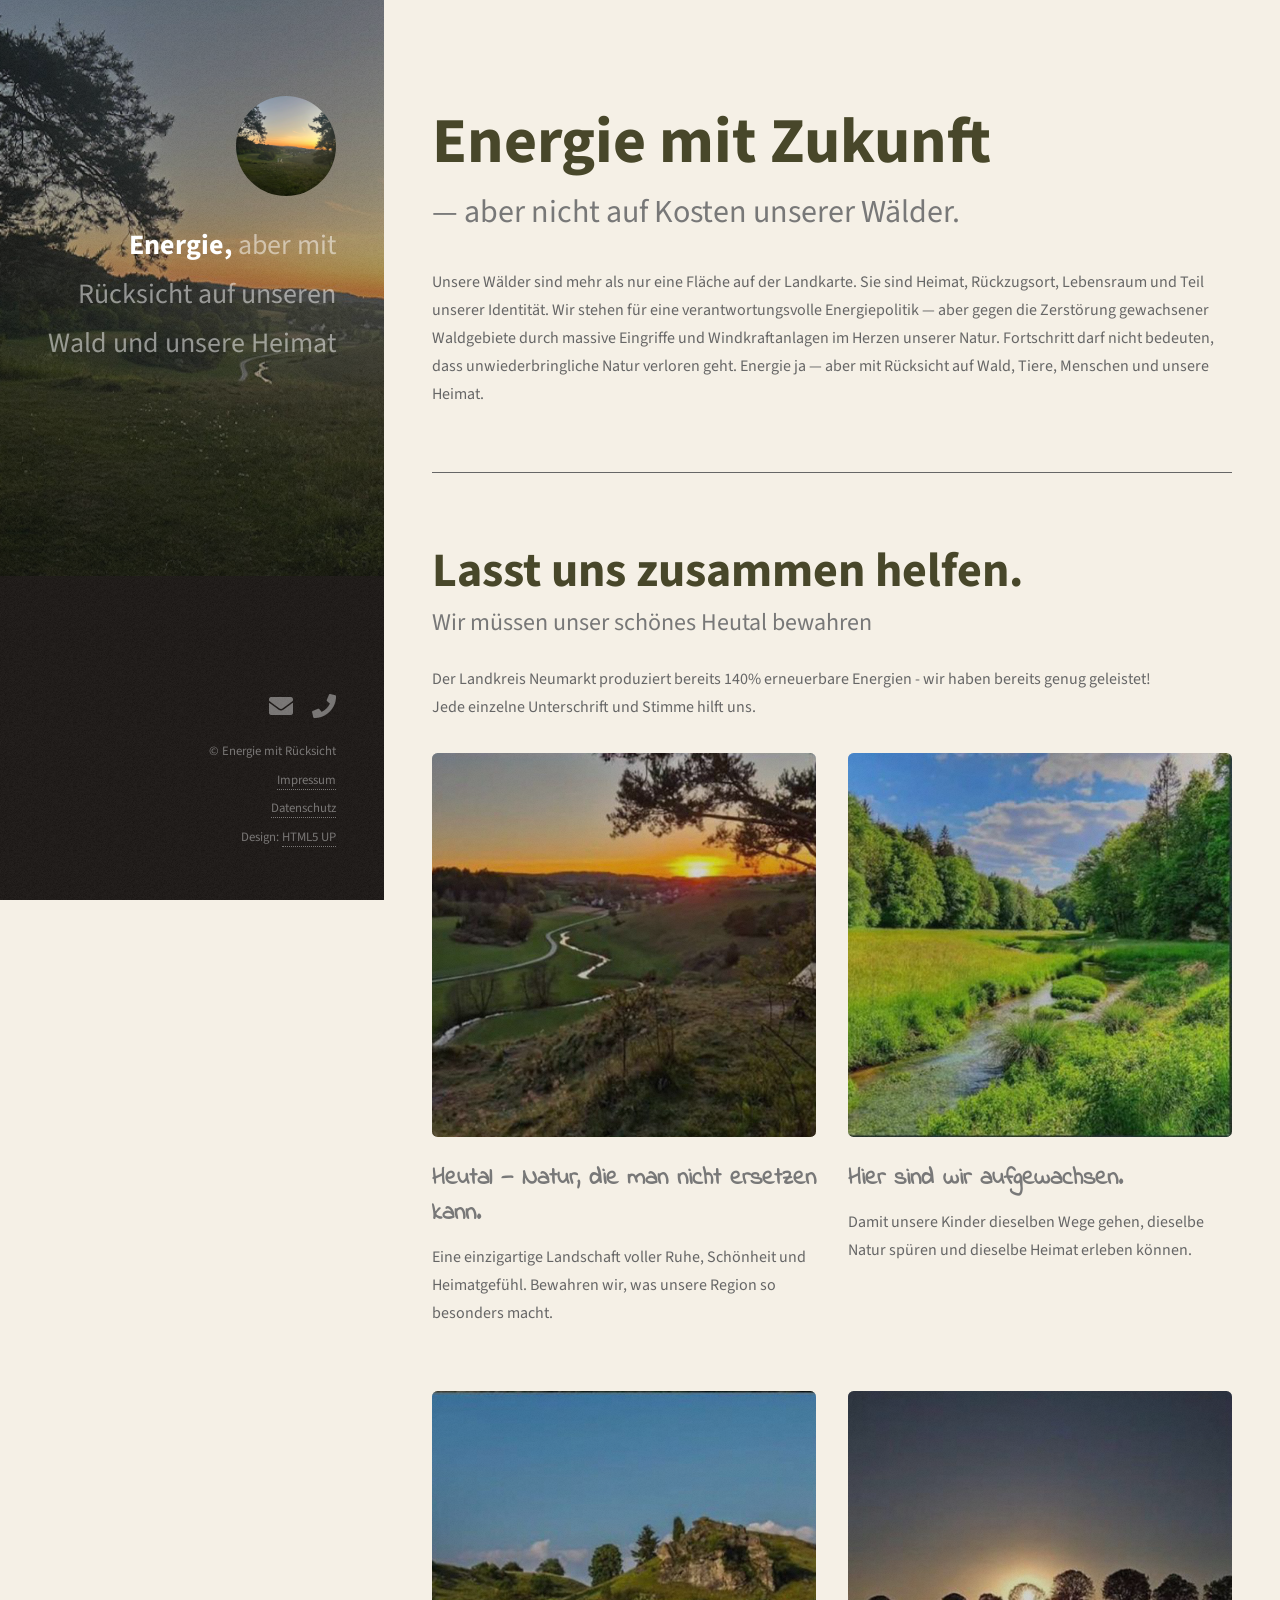
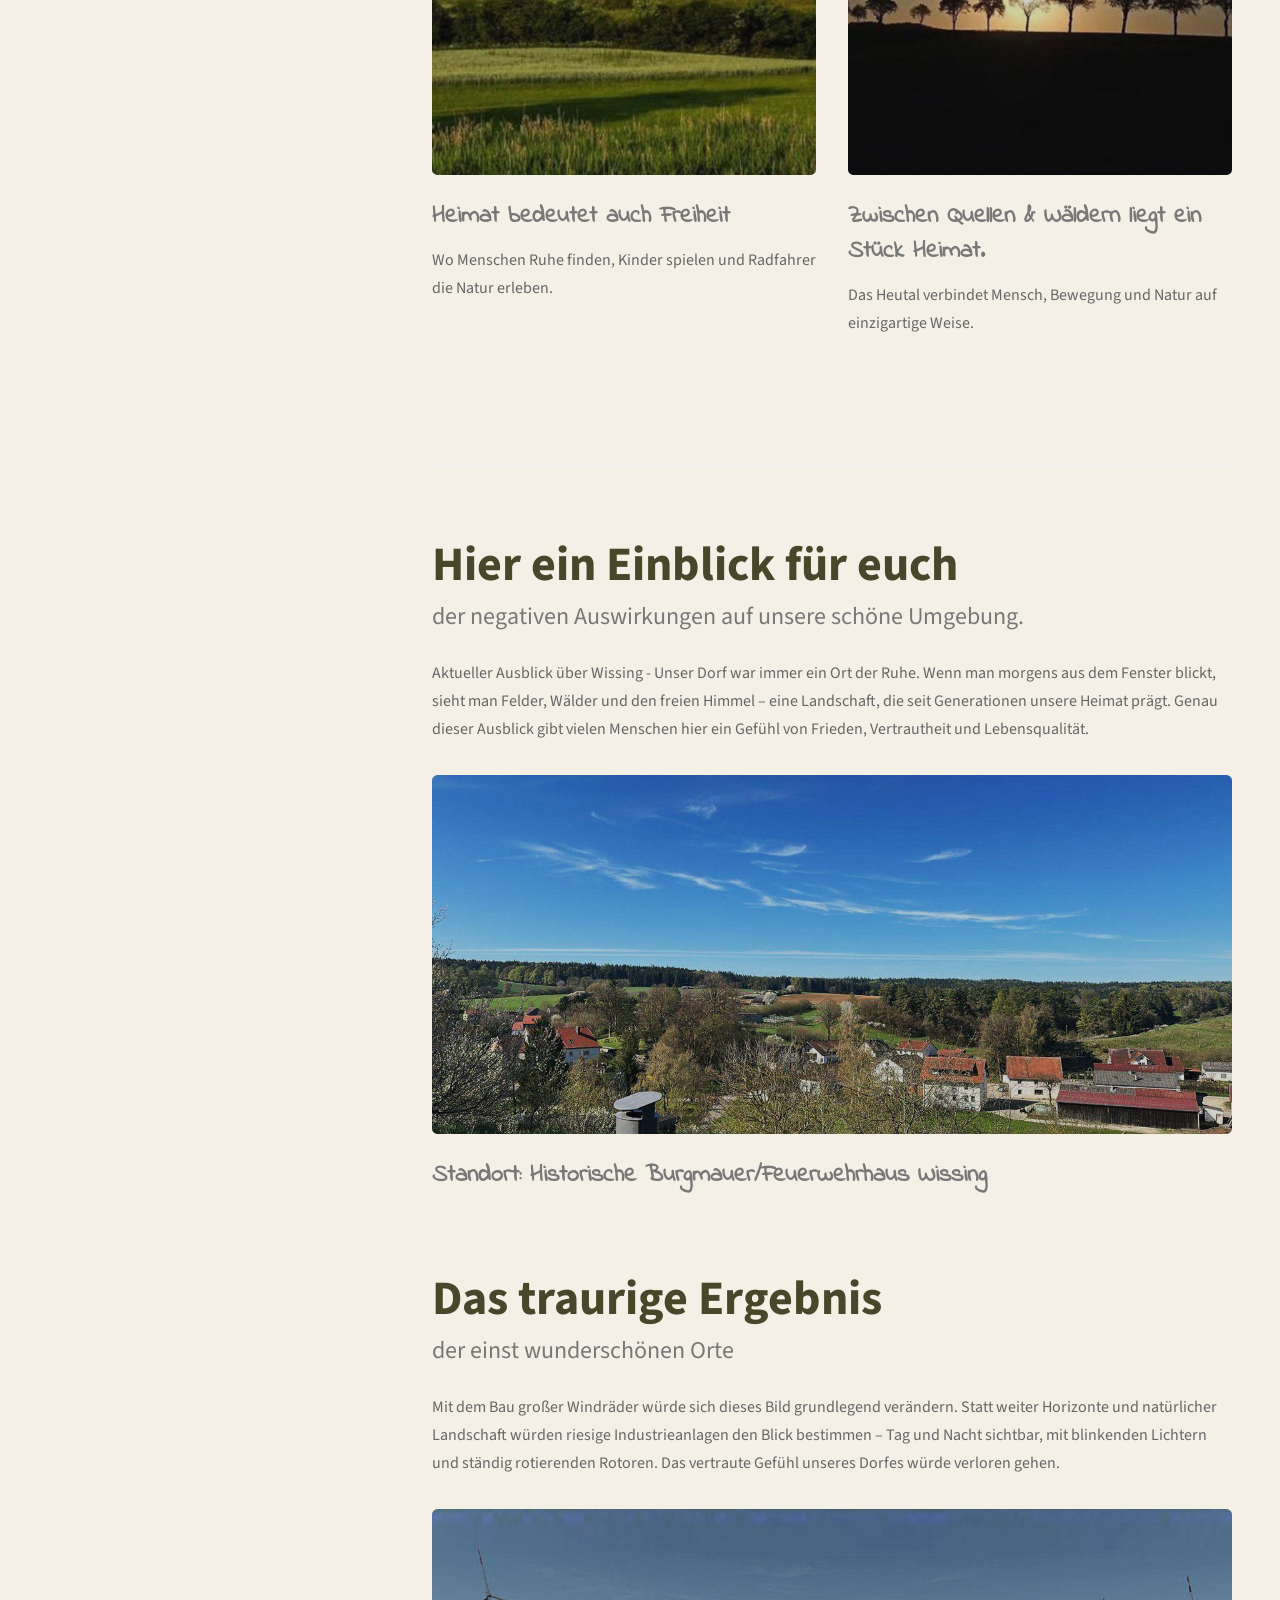
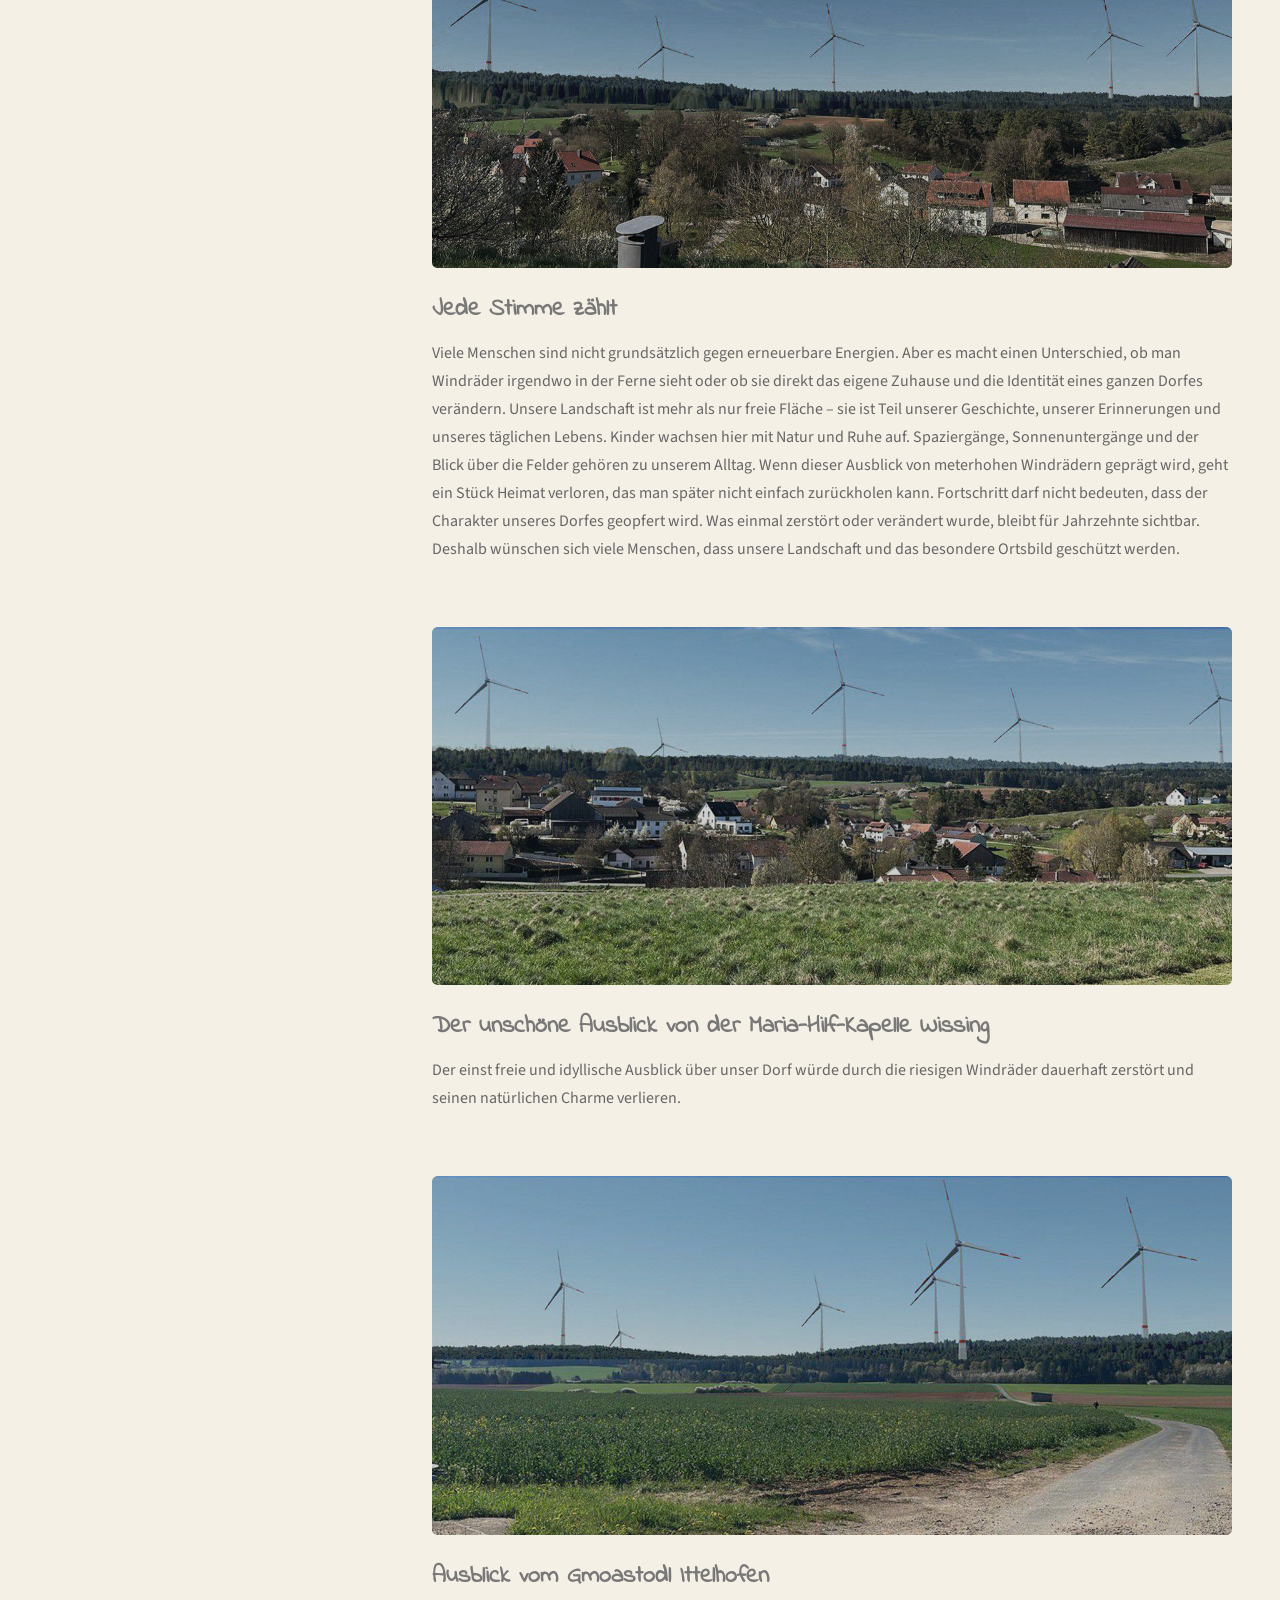
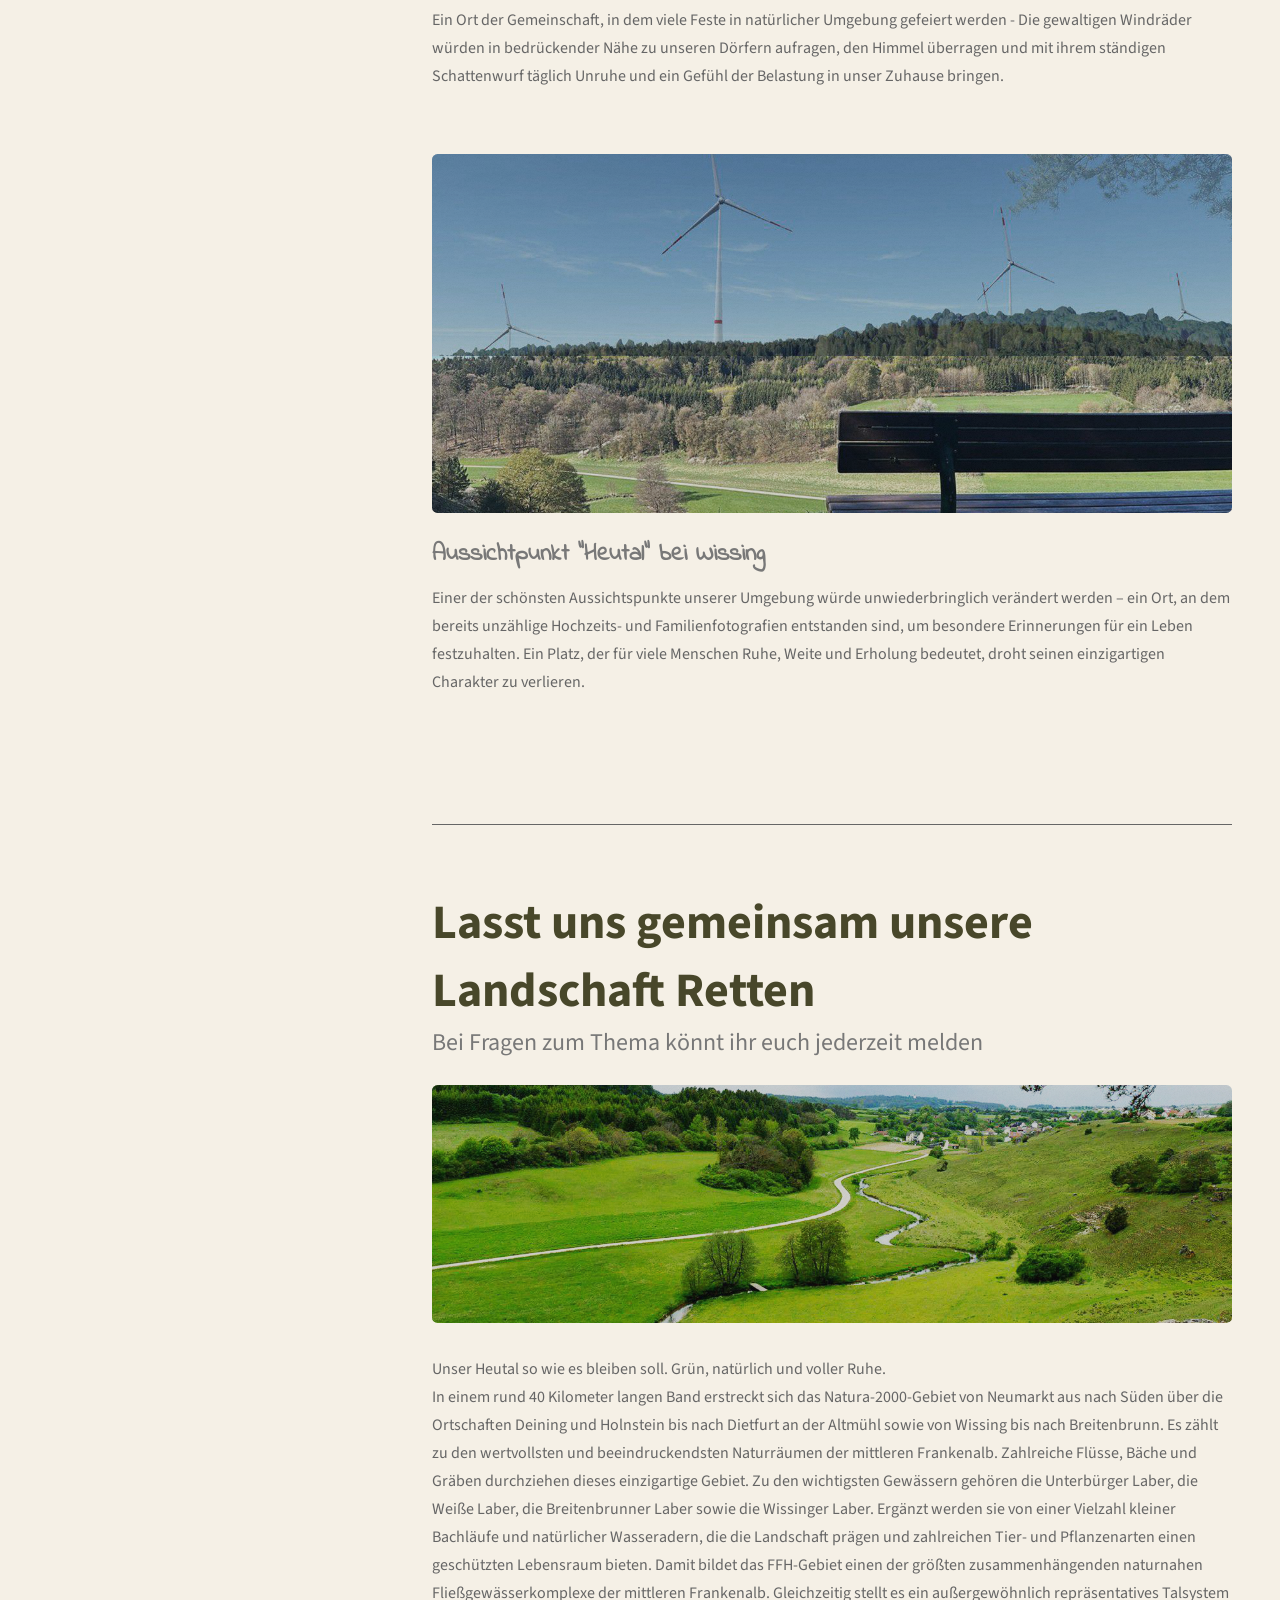
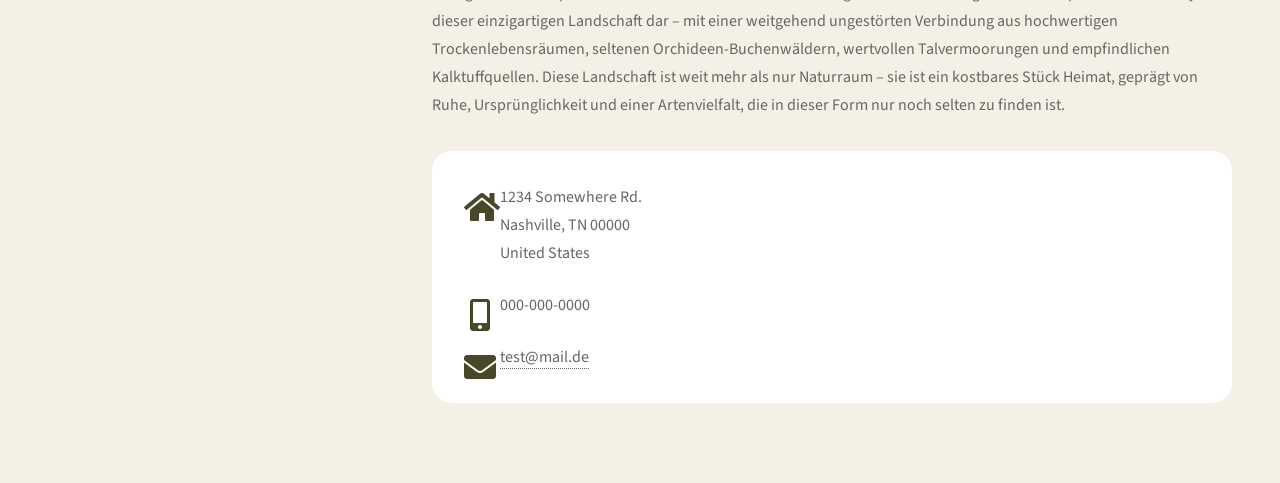
==== index.html @ 89a54ae2 "Add files via upload" ====
<!DOCTYPE HTML>
<!--
	Strata by HTML5 UP
	html5up.net | @ajlkn
	Free for personal and commercial use under the CCA 3.0 license (html5up.net/license)
-->
<html>
	<head>
		<title>Energie mit Rücksicht</title>
		<meta property="og:title" content="Nein zu Windrädern in der Natur">
		<meta property="og:description" content="Schutz unserer Natur und Landschaft">
		<meta property="og:image" content="https://maryyysch.github.io/rettet-das-heutal/images/stopwindrad.png">
		<meta property="og:url" content="https://maryyysch.github.io/">
		<link rel="icon" type="image/png" href="images/favicon.png">
		<meta property="og:type" content="website">
		  
		<meta charset="utf-8" />
		<meta name="viewport" content="width=device-width, initial-scale=1, user-scalable=no" />
		<link rel="stylesheet" href="assets/css/main.css" />

	</head>
	<body class="is-preload">

		<!-- Header -->
			<header id="header">
				<div class="inner">
					<a href="#" class="image avatar"><img src="images/home1.png" alt="" /></a>
					<h1 class="fade-in"><strong>Energie,</strong><br /> aber mit Rücksicht<br />
					auf unseren Wald und <br />
					unsere Heimat</h1>
				</div>
			</header>

		<!-- Main -->
			<div id="main">

				<!-- One -->
					<section id="one" class="fade-in">
						<header class="major">
							<h2><strong>Energie mit Zukunft</strong></h2>
							<h3>— aber nicht auf Kosten unserer Wälder.</h3>
						</header>
						<p>Unsere Wälder sind mehr als nur eine Fläche auf der Landkarte.
						Sie sind Heimat, Rückzugsort, Lebensraum und Teil unserer Identität.

						Wir stehen für eine verantwortungsvolle Energiepolitik — aber gegen die Zerstörung gewachsener Waldgebiete durch massive Eingriffe und Windkraftanlagen im Herzen unserer Natur.

						Fortschritt darf nicht bedeuten, dass unwiederbringliche Natur verloren geht.
						Energie ja — aber mit Rücksicht auf Wald, Tiere, Menschen und unsere Heimat.</p>

					</section>

				<!-- Two -->
					<section id="two" class="fade-in">
						<h2><strong>Lasst uns zusammen helfen.</strong>Wir müssen unser schönes Heutal bewahren</h2>
						<p>Der Landkreis Neumarkt produziert bereits 140% erneuerbare Energien - wir haben bereits genug geleistet!<br />
						Jede einzelne Unterschrift und Stimme hilft uns.</p>
						<div class="row">
							<article class="col-6 col-12-xsmall work-item fade-in" >
								<a href="images/heutal1.png" class="image fit thumb"><img src="images/heutal1.png" alt="" /></a>
								<h3>Heutal — Natur, die man nicht ersetzen kann.</h3>
								<p>Eine einzigartige Landschaft voller Ruhe, Schönheit und Heimatgefühl. Bewahren wir, was unsere Region so besonders macht.</p>
							</article>
							<article class="col-6 col-12-xsmall work-item fade-in">
								<a href="images/heutal2.png" class="image fit thumb"><img src="images/heutal2.png" alt="" /></a>
								<h3>Hier sind wir aufgewachsen.</h3>
								<p>Damit unsere Kinder dieselben Wege gehen, dieselbe Natur spüren und dieselbe Heimat erleben können.</p>
							</article>
							<article class="col-6 col-12-xsmall work-item fade-in">
								<a href="images/heutal3.png" class="image fit thumb"><img src="images/heutal3.png" alt="" /></a>
								<h3>Heimat bedeutet auch Freiheit</h3>
								<p>Wo Menschen Ruhe finden, Kinder spielen und Radfahrer die Natur erleben.</p>
							</article>
							<article class="col-6 col-12-xsmall work-item fade-in">
								<a href="images/heutal4.png" class="image fit thumb"><img src="images/heutal4.png" alt="" /></a>
								<h3>Zwischen Quellen & Wäldern liegt ein Stück Heimat.</h3>
								<p>Das Heutal verbindet Mensch, Bewegung und Natur auf einzigartige Weise.</p>
							</article>
						</div>

					</section>
					
					<!-- Four -->
					<section id="four" class="fade-in">
						<h2><strong>Hier ein Einblick für euch</strong>der negativen Auswirkungen auf unsere schöne Umgebung.</h2>
						<p>Aktueller Ausblick über Wissing - Unser Dorf war immer ein Ort der Ruhe. Wenn man morgens aus dem Fenster blickt, sieht man Felder, Wälder und den freien Himmel – eine Landschaft, die seit Generationen unsere Heimat prägt. Genau dieser Ausblick gibt vielen Menschen hier ein Gefühl von Frieden, Vertrautheit und Lebensqualität. </p>
						<div class="row">
							<article class="col-12 col-12-xsmall work-item">
								<a href="images/wissing1.png" class="image fit thumb"><img src="images/wissing1.png" alt="" /></a>
								<h3>Standort: Historische Burgmauer/Feuerwehrhaus Wissing</h3>
							</article>
						</div>
						<br />
						<h2><strong>Das traurige Ergebnis</strong>der einst wunderschönen Orte</h2>
						<p>Mit dem Bau großer Windräder würde sich dieses Bild grundlegend verändern. Statt weiter Horizonte und natürlicher Landschaft würden riesige Industrieanlagen den Blick bestimmen – Tag und Nacht sichtbar, mit blinkenden Lichtern und ständig rotierenden Rotoren. Das vertraute Gefühl unseres Dorfes würde verloren gehen.</p>
						<div class="row">
							<article class="col-12 col-12-xsmall work-item fade-in">
								<a href="images/wissing2.png" class="image fit thumb"><img src="images/wissing2.png" alt="" /></a>
								<h3>Jede Stimme zählt</h3>
								<p>Viele Menschen sind nicht grundsätzlich gegen erneuerbare Energien. Aber es macht einen Unterschied, ob man Windräder irgendwo in der Ferne sieht oder ob sie direkt das eigene Zuhause und die Identität eines ganzen Dorfes verändern. Unsere Landschaft ist mehr als nur freie Fläche – sie ist Teil unserer Geschichte, unserer Erinnerungen und unseres täglichen Lebens.
								Kinder wachsen hier mit Natur und Ruhe auf. Spaziergänge, Sonnenuntergänge und der Blick über die Felder gehören zu unserem Alltag. Wenn dieser Ausblick von meterhohen Windrädern geprägt wird, geht ein Stück Heimat verloren, das man später nicht einfach zurückholen kann.
								Fortschritt darf nicht bedeuten, dass der Charakter unseres Dorfes geopfert wird. Was einmal zerstört oder verändert wurde, bleibt für Jahrzehnte sichtbar. Deshalb wünschen sich viele Menschen, dass unsere Landschaft und das besondere Ortsbild geschützt werden.</p>
							</article>
							<article class="col-12 col-12-xsmall work-item fade-in">
								<a href="images/wissing3.png" class="image fit thumb"><img src="images/wissing3.png" alt="" /></a>
								<h3>Der unschöne Ausblick von der Maria-Hilf-Kapelle Wissing</h3>
								<p>Der einst freie und idyllische Ausblick über unser Dorf würde durch die riesigen Windräder dauerhaft zerstört und seinen natürlichen Charme verlieren.</p>
							</article>
							<article class="col-12 col-12-xsmall work-item fade-in">
								<a href="images/ittelhofen.png" class="image fit thumb"><img src="images/ittelhofen.png" alt="" /></a>
								<h3>Ausblick vom Gmoastodl Ittelhofen</h3>
								<p>Ein Ort der Gemeinschaft, in dem viele Feste in natürlicher Umgebung gefeiert werden - Die gewaltigen Windräder würden in bedrückender Nähe zu unseren Dörfern aufragen, den Himmel überragen und mit ihrem ständigen Schattenwurf täglich Unruhe und ein Gefühl der Belastung in unser Zuhause bringen.</p>
							</article>
							<article class="col-12 col-12-xsmall work-item fade-in">
								<a href="images/wissing4.png" class="image fit thumb"><img src="images/wissing4.png" alt="" /></a>
								<h3>Aussichtpunkt "Heutal" bei Wissing</h3>
								<p>Einer der schönsten Aussichtspunkte unserer Umgebung würde unwiederbringlich verändert werden – ein Ort, an dem bereits unzählige Hochzeits- und Familienfotografien entstanden sind, um besondere Erinnerungen für ein Leben festzuhalten. Ein Platz, der für viele Menschen Ruhe, Weite und Erholung bedeutet, droht seinen einzigartigen Charakter zu verlieren.</p>
							</article>
						</div>

					</section>

				<!-- Three -->
					<section id="three" class="fade-in">
						<h2><strong>Lasst uns gemeinsam unsere Landschaft Retten</strong>Bei Fragen zum Thema könnt ihr euch jederzeit melden</h2>
						<a href="images/final.jpg" class="image fit thumb"><img src="images/final.jpg" alt="" /></a>
						<p>Unser Heutal so wie es bleiben soll. Grün, natürlich und voller Ruhe. <br />
						In einem rund 40 Kilometer langen Band erstreckt sich das Natura-2000-Gebiet von Neumarkt aus nach Süden über die Ortschaften Deining und Holnstein bis nach Dietfurt an der Altmühl sowie von Wissing bis nach Breitenbrunn. Es zählt zu den wertvollsten und beeindruckendsten Naturräumen der mittleren Frankenalb.

						Zahlreiche Flüsse, Bäche und Gräben durchziehen dieses einzigartige Gebiet. Zu den wichtigsten Gewässern gehören die Unterbürger Laber, die Weiße Laber, die Breitenbrunner Laber sowie die Wissinger Laber. Ergänzt werden sie von einer Vielzahl kleiner Bachläufe und natürlicher Wasseradern, die die Landschaft prägen und zahlreichen Tier- und Pflanzenarten einen geschützten Lebensraum bieten.

						Damit bildet das FFH-Gebiet einen der größten zusammenhängenden naturnahen Fließgewässerkomplexe der mittleren Frankenalb. Gleichzeitig stellt es ein außergewöhnlich repräsentatives Talsystem dieser einzigartigen Landschaft dar – mit einer weitgehend ungestörten Verbindung aus hochwertigen Trockenlebensräumen, seltenen Orchideen-Buchenwäldern, wertvollen Talvermoorungen und empfindlichen Kalktuffquellen.

						Diese Landschaft ist weit mehr als nur Naturraum – sie ist ein kostbares Stück Heimat, geprägt von Ruhe, Ursprünglichkeit und einer Artenvielfalt, die in dieser Form nur noch selten zu finden ist.
						</p>
						<div class="row">
							<div class="col-12 col-12-small">
								<ul class="labeled-icons fade-in">
									<li>
										<h3 class="icon solid fa-home"><span class="label">Address</span></h3>
										1234 Somewhere Rd.<br />
										Nashville, TN 00000<br />
										United States
									</li>
									<li>
										<h3 class="icon solid fa-mobile-alt"><span class="label">Phone</span></h3>
										000-000-0000
									</li>
									<li>
										<h3 class="icon solid fa-envelope"><span class="label">Email</span></h3>
										<a href="mailto:test@mail.de">test@mail.de</a>
									</li>
								</ul>
							</div>
						</div>
					</section>

	
			</div>
		<a href="#" id="scrollTop" class="icon solid fa-arrow-up"></a>
		
		<!-- Footer -->
			<footer id="footer">
				<div class="inner">
					<ul class="icons">
						<li>
							<a href="mailto:test@mail.de" class="icon solid fa-envelope">
								<span class="label">Email</span>
							</a>
						</li>
						<li>
						  <a href="tel:+49123456789" class="icon solid fa-phone">
							<span class="label">Telefon</span>
						  </a>
						</li>
					</ul>
					<ul class="copyright">
						<li>&copy; Energie mit Rücksicht</li>
						<li><a href="impressum.html">Impressum</a></li>
						<li><a href="datenschutz.html">Datenschutz</a></li>
						<li>Design: <a href="http://html5up.net">HTML5 UP</a></li>
					</ul>
				</div>
			</footer>

		<!-- Scripts -->
			<script src="assets/js/jquery.min.js"></script>
			<script src="assets/js/jquery.poptrox.min.js"></script>
			<script src="assets/js/browser.min.js"></script>
			<script src="assets/js/breakpoints.min.js"></script>
			<script src="assets/js/util.js"></script>
			<script src="assets/js/main.js"></script>
			
			

	</body>
</html>
---- assets/css/main.css ----
@import url("fontawesome-all.min.css");
@import url("https://fonts.googleapis.com/css?family=Source+Sans+Pro:400,400italic");

/*
	Strata by HTML5 UP
	html5up.net | @ajlkn
	Free for personal and commercial use under the CCA 3.0 license (html5up.net/license)
*/

@font-face {
	font-family: 'IndieFlower';
	src: url('../fonts/IndieFlower-Regular.ttf') format('truetype');
}

html, body, div, span, applet, object,
iframe, h1, h2, h3, h4, h5, h6, p, blockquote,
pre, a, abbr, acronym, address, big, cite,
code, del, dfn, em, img, ins, kbd, q, s, samp,
small, strike, strong, sub, sup, tt, var, b,
u, i, center, dl, dt, dd, ol, ul, li, fieldset,
form, label, legend, table, caption, tbody,
tfoot, thead, tr, th, td, article, aside,
canvas, details, embed, figure, figcaption,
footer, header, hgroup, menu, nav, output, ruby,
section, summary, time, mark, audio, video {
	margin: 0;
	padding: 0;
	border: 0;
	font-size: 100%;
	font: inherit;
	vertical-align: baseline;}

article, aside, details, figcaption, figure,
footer, header, hgroup, menu, nav, section {
	display: block;}

body {
	line-height: 1;
	background: #F5F0E6;
}

ol, ul {
	list-style: none;
}

blockquote, q {
	quotes: none;
}

	blockquote:before, blockquote:after, q:before, q:after {
		content: '';
		content: none;
	}

table {
	border-collapse: collapse;
	border-spacing: 0;
}

body {
	-webkit-text-size-adjust: none;
}

mark {
	background-color: transparent;
	color: inherit;
}

input::-moz-focus-inner {
	border: 0;
	padding: 0;
}

input, select, textarea {
	-moz-appearance: none;
	-webkit-appearance: none;
	-ms-appearance: none;
	appearance: none;
}

/* Basic */

	html {
		box-sizing: border-box;
	}

	*, *:before, *:after {
		box-sizing: inherit;
	}

	body {
		background: #F5F0E6;
	}

		body.is-preload *, body.is-preload *:before, body.is-preload *:after {
			-moz-animation: none !important;
			-webkit-animation: none !important;
			-ms-animation: none !important;
			animation: none !important;
			-moz-transition: none !important;
			-webkit-transition: none !important;
			-ms-transition: none !important;
			transition: none !important;
		}

	body, input, select, textarea {
		color: #666;
		font-family: "Source Sans Pro", Helvetica, sans-serif;
		font-size: 16pt;
		font-weight: 400;
		line-height: 1.75em;
	}

	a {
		-moz-transition: color 0.2s ease-in-out, border-color 0.2s ease-in-out;
		-webkit-transition: color 0.2s ease-in-out, border-color 0.2s ease-in-out;
		-ms-transition: color 0.2s ease-in-out, border-color 0.2s ease-in-out;
		transition: color 0.2s ease-in-out, border-color 0.2s ease-in-out;
		border-bottom: dotted 1px;
		color: #48472A;
		text-decoration: none;
	}

		a:hover {
			border-bottom-color: transparent;
			color: #48472A !important;
			text-decoration: none;
		}

	strong, b {
		color: #48472A;
		font-weight: 700;
	}

	em, i {
		font-style: italic;
	}

	p {
		margin: 0 0 2em 0;
	}

	h1, h2, h3, h4, h5, h6 {
		color: #787878;
		font-weight: 400;
		line-height: 1em;
		margin: 0 0 1em 0;
	}

		h1 a, h2 a, h3 a, h4 a, h5 a, h6 a {
			color: inherit;
			text-decoration: none;
		}

	h1 {
		font-size: 2em;
		line-height: 1.5em;
	}

	h2 {
		font-size: 1.5em;
		line-height: 1.5em;
	}

	h3 {
		font-size: 2em;
		line-height: 1.5em;
	}

	h4 {
		font-size: 1.1em;
		line-height: 1.5em;
	}

	h5 {
		font-size: 0.9em;
		line-height: 1.5em;
	}

	h6 {
		font-size: 0.7em;
		line-height: 1.5em;
	}

	sub {
		font-size: 0.8em;
		position: relative;
		top: 0.5em;
	}

	sup {
		font-size: 0.8em;
		position: relative;
		top: -0.5em;
	}

	hr {
		border: 0;
		border-bottom: solid 2px #efefef;
		margin: 2em 0;
	}

		hr.major {
			margin: 3em 0;
		}

	blockquote {
		border-left: solid 6px #efefef;
		font-style: italic;
		margin: 0 0 2em 0;
		padding: 0.5em 0 0.5em 1.5em;
	}

	code {
		background: #f7f7f7;
		border-radius: 0.35em;
		border: solid 2px #efefef;
		font-family: "Courier New", monospace;
		font-size: 0.9em;
		margin: 0 0.25em;
		padding: 0.25em 0.65em;
	}

	pre {
		-webkit-overflow-scrolling: touch;
		font-family: "Courier New", monospace;
		font-size: 0.9em;
		margin: 0 0 2em 0;
	}

		pre code {
			display: block;
			line-height: 1.75em;
			padding: 1em 1.5em;
			overflow-x: auto;
		}

	.align-left {
		text-align: left;
	}

	.align-center {
		text-align: center;
	}

	.align-right {
		text-align: right;
	}

/* Container */

	.container {
		margin: 0 auto;
		max-width: calc(100% - 4em);
		width: 100%;
	}

		.container.xsmall {
			width: 25%;
		}

		.container.small {
			width: 50%;
		}

		.container.medium {
			width: 75%;
		}

		.container.large {
			width: 125%;
		}

		.container.xlarge {
			width: 150%;
		}

		.container.max {
			width: 100%;
		}

		@media screen and (max-width: 980px) {

			.container {
				width: 100% !important;
				max-width: 100% !important;
			}

		}

		@media screen and (max-width: 480px) {

			.container {
				max-width: calc(100% - 3em);
			}

		}

/* Row */

	.row {
		display: flex;
		flex-wrap: wrap;
		box-sizing: border-box;
		align-items: stretch;
	}

		.row > * {
			box-sizing: border-box;
		}

		.row.gtr-uniform > * > :last-child {
			margin-bottom: 0;
		}

		.row.aln-left {
			justify-content: flex-start;
		}

		.row.aln-center {
			justify-content: center;
		}

		.row.aln-right {
			justify-content: flex-end;
		}

		.row.aln-top {
			align-items: flex-start;
		}

		.row.aln-middle {
			align-items: center;
		}

		.row.aln-bottom {
			align-items: flex-end;
		}

		.row > .imp {
			order: -1;
		}

		.row > .col-1 {
			width: 8.33333%;
		}

		.row > .off-1 {
			margin-left: 8.33333%;
		}

		.row > .col-2 {
			width: 16.66667%;
		}

		.row > .off-2 {
			margin-left: 16.66667%;
		}

		.row > .col-3 {
			width: 25%;
		}

		.row > .off-3 {
			margin-left: 25%;
		}

		.row > .col-4 {
			width: 33.33333%;
		}

		.row > .off-4 {
			margin-left: 33.33333%;
		}

		.row > .col-5 {
			width: 41.66667%;
		}

		.row > .off-5 {
			margin-left: 41.66667%;
		}

		.row > .col-6 {
			width: 50%;
		}

		.row > .off-6 {
			margin-left: 50%;
		}

		.row > .col-7 {
			width: 58.33333%;
		}

		.row > .off-7 {
			margin-left: 58.33333%;
		}

		.row > .col-8 {
			width: 66.66667%;
		}

		.row > .off-8 {
			margin-left: 66.66667%;
		}

		.row > .col-9 {
			width: 75%;
		}

		.row > .off-9 {
			margin-left: 75%;
		}

		.row > .col-10 {
			width: 83.33333%;
		}

		.row > .off-10 {
			margin-left: 83.33333%;
		}

		.row > .col-11 {
			width: 91.66667%;
		}

		.row > .off-11 {
			margin-left: 91.66667%;
		}

		.row > .col-12 {
			width: 100%;
		}

		.row > .off-12 {
			margin-left: 100%;
		}

		.row.gtr-0 {
			margin-top: 0;
			margin-left: 0em;
		}

			.row.gtr-0 > * {
				padding: 0 0 0 0em;
			}

			.row.gtr-0.gtr-uniform {
				margin-top: 0em;
			}

				.row.gtr-0.gtr-uniform > * {
					padding-top: 0em;
				}

		.row.gtr-25 {
			margin-top: 0;
			margin-left: -0.625em;
		}

			.row.gtr-25 > * {
				padding: 0 0 0 0.625em;
			}

			.row.gtr-25.gtr-uniform {
				margin-top: -0.625em;
			}

				.row.gtr-25.gtr-uniform > * {
					padding-top: 0.625em;
				}

		.row.gtr-50 {
			margin-top: 0;
			margin-left: -1.25em;
		}

			.row.gtr-50 > * {
				padding: 0 0 0 1.25em;
			}

			.row.gtr-50.gtr-uniform {
				margin-top: -1.25em;
			}

				.row.gtr-50.gtr-uniform > * {
					padding-top: 1.25em;
				}

		.row {
			margin-top: 0;
			margin-left: -2.5em;
		}

			.row > * {
				padding: 0 0 0 2.5em;
			}

			.row.gtr-uniform {
				margin-top: -2.5em;
			}

				.row.gtr-uniform > * {
					padding-top: 2.5em;
				}

		.row.gtr-150 {
			margin-top: 0;
			margin-left: -3.75em;
		}

			.row.gtr-150 > * {
				padding: 0 0 0 3.75em;
			}

			.row.gtr-150.gtr-uniform {
				margin-top: -3.75em;
			}

				.row.gtr-150.gtr-uniform > * {
					padding-top: 3.75em;
				}

		.row.gtr-200 {
			margin-top: 0;
			margin-left: -5em;
		}

			.row.gtr-200 > * {
				padding: 0 0 0 5em;
			}

			.row.gtr-200.gtr-uniform {
				margin-top: -5em;
			}

				.row.gtr-200.gtr-uniform > * {
					padding-top: 5em;
				}

		@media screen and (max-width: 1800px) {

			.row {
				display: flex;
				flex-wrap: wrap;
				box-sizing: border-box;
				align-items: stretch;
			}

				.row > * {
					box-sizing: border-box;
				}

				.row.gtr-uniform > * > :last-child {
					margin-bottom: 0;
				}

				.row.aln-left {
					justify-content: flex-start;
				}

				.row.aln-center {
					justify-content: center;
				}

				.row.aln-right {
					justify-content: flex-end;
				}

				.row.aln-top {
					align-items: flex-start;
				}

				.row.aln-middle {
					align-items: center;
				}

				.row.aln-bottom {
					align-items: flex-end;
				}

				.row > .imp-xlarge {
					order: -1;
				}

				.row > .col-1-xlarge {
					width: 8.33333%;
				}

				.row > .off-1-xlarge {
					margin-left: 8.33333%;
				}

				.row > .col-2-xlarge {
					width: 16.66667%;
				}

				.row > .off-2-xlarge {
					margin-left: 16.66667%;
				}

				.row > .col-3-xlarge {
					width: 25%;
				}

				.row > .off-3-xlarge {
					margin-left: 25%;
				}

				.row > .col-4-xlarge {
					width: 33.33333%;
				}

				.row > .off-4-xlarge {
					margin-left: 33.33333%;
				}

				.row > .col-5-xlarge {
					width: 41.66667%;
				}

				.row > .off-5-xlarge {
					margin-left: 41.66667%;
				}

				.row > .col-6-xlarge {
					width: 50%;
				}

				.row > .off-6-xlarge {
					margin-left: 50%;
				}

				.row > .col-7-xlarge {
					width: 58.33333%;
				}

				.row > .off-7-xlarge {
					margin-left: 58.33333%;
				}

				.row > .col-8-xlarge {
					width: 66.66667%;
				}

				.row > .off-8-xlarge {
					margin-left: 66.66667%;
				}

				.row > .col-9-xlarge {
					width: 75%;
				}

				.row > .off-9-xlarge {
					margin-left: 75%;
				}

				.row > .col-10-xlarge {
					width: 83.33333%;
				}

				.row > .off-10-xlarge {
					margin-left: 83.33333%;
				}

				.row > .col-11-xlarge {
					width: 91.66667%;
				}

				.row > .off-11-xlarge {
					margin-left: 91.66667%;
				}

				.row > .col-12-xlarge {
					width: 100%;
				}

				.row > .off-12-xlarge {
					margin-left: 100%;
				}

				.row.gtr-0 {
					margin-top: 0;
					margin-left: 0em;
				}

					.row.gtr-0 > * {
						padding: 0 0 0 0em;
					}

					.row.gtr-0.gtr-uniform {
						margin-top: 0em;
					}

						.row.gtr-0.gtr-uniform > * {
							padding-top: 0em;
						}

				.row.gtr-25 {
					margin-top: 0;
					margin-left: -0.625em;
				}

					.row.gtr-25 > * {
						padding: 0 0 0 0.625em;
					}

					.row.gtr-25.gtr-uniform {
						margin-top: -0.625em;
					}

						.row.gtr-25.gtr-uniform > * {
							padding-top: 0.625em;
						}

				.row.gtr-50 {
					margin-top: 0;
					margin-left: -1.25em;
				}

					.row.gtr-50 > * {
						padding: 0 0 0 1.25em;
					}

					.row.gtr-50.gtr-uniform {
						margin-top: -1.25em;
					}

						.row.gtr-50.gtr-uniform > * {
							padding-top: 1.25em;
						}

				.row {
					margin-top: 0;
					margin-left: -2.5em;
				}

					.row > * {
						padding: 0 0 0 2.5em;
					}

					.row.gtr-uniform {
						margin-top: -2.5em;
					}

						.row.gtr-uniform > * {
							padding-top: 2.5em;
						}

				.row.gtr-150 {
					margin-top: 0;
					margin-left: -3.75em;
				}

					.row.gtr-150 > * {
						padding: 0 0 0 3.75em;
					}

					.row.gtr-150.gtr-uniform {
						margin-top: -3.75em;
					}

						.row.gtr-150.gtr-uniform > * {
							padding-top: 3.75em;
						}

				.row.gtr-200 {
					margin-top: 0;
					margin-left: -5em;
				}

					.row.gtr-200 > * {
						padding: 0 0 0 5em;
					}

					.row.gtr-200.gtr-uniform {
						margin-top: -5em;
					}

						.row.gtr-200.gtr-uniform > * {
							padding-top: 5em;
						}

		}

		@media screen and (max-width: 1280px) {

			.row {
				display: flex;
				flex-wrap: wrap;
				box-sizing: border-box;
				align-items: stretch;
			}

				.row > * {
					box-sizing: border-box;
				}

				.row.gtr-uniform > * > :last-child {
					margin-bottom: 0;
				}

				.row.aln-left {
					justify-content: flex-start;
				}

				.row.aln-center {
					justify-content: center;
				}

				.row.aln-right {
					justify-content: flex-end;
				}

				.row.aln-top {
					align-items: flex-start;
				}

				.row.aln-middle {
					align-items: center;
				}

				.row.aln-bottom {
					align-items: flex-end;
				}

				.row > .imp-large {
					order: -1;
				}

				.row > .col-1-large {
					width: 8.33333%;
				}

				.row > .off-1-large {
					margin-left: 8.33333%;
				}

				.row > .col-2-large {
					width: 16.66667%;
				}

				.row > .off-2-large {
					margin-left: 16.66667%;
				}

				.row > .col-3-large {
					width: 25%;
				}

				.row > .off-3-large {
					margin-left: 25%;
				}

				.row > .col-4-large {
					width: 33.33333%;
				}

				.row > .off-4-large {
					margin-left: 33.33333%;
				}

				.row > .col-5-large {
					width: 41.66667%;
				}

				.row > .off-5-large {
					margin-left: 41.66667%;
				}

				.row > .col-6-large {
					width: 50%;
				}

				.row > .off-6-large {
					margin-left: 50%;
				}

				.row > .col-7-large {
					width: 58.33333%;
				}

				.row > .off-7-large {
					margin-left: 58.33333%;
				}

				.row > .col-8-large {
					width: 66.66667%;
				}

				.row > .off-8-large {
					margin-left: 66.66667%;
				}

				.row > .col-9-large {
					width: 75%;
				}

				.row > .off-9-large {
					margin-left: 75%;
				}

				.row > .col-10-large {
					width: 83.33333%;
				}

				.row > .off-10-large {
					margin-left: 83.33333%;
				}

				.row > .col-11-large {
					width: 91.66667%;
				}

				.row > .off-11-large {
					margin-left: 91.66667%;
				}

				.row > .col-12-large {
					width: 100%;
				}

				.row > .off-12-large {
					margin-left: 100%;
				}

				.row.gtr-0 {
					margin-top: 0;
					margin-left: 0em;
				}

					.row.gtr-0 > * {
						padding: 0 0 0 0em;
					}

					.row.gtr-0.gtr-uniform {
						margin-top: 0em;
					}

						.row.gtr-0.gtr-uniform > * {
							padding-top: 0em;
						}

				.row.gtr-25 {
					margin-top: 0;
					margin-left: -0.5em;
				}

					.row.gtr-25 > * {
						padding: 0 0 0 0.5em;
					}

					.row.gtr-25.gtr-uniform {
						margin-top: -0.5em;
					}

						.row.gtr-25.gtr-uniform > * {
							padding-top: 0.5em;
						}

				.row.gtr-50 {
					margin-top: 0;
					margin-left: -1em;
				}

					.row.gtr-50 > * {
						padding: 0 0 0 1em;
					}

					.row.gtr-50.gtr-uniform {
						margin-top: -1em;
					}

						.row.gtr-50.gtr-uniform > * {
							padding-top: 1em;
						}

				.row {
					margin-top: 0;
					margin-left: -2em;
				}

					.row > * {
						padding: 0 0 0 2em;
					}

					.row.gtr-uniform {
						margin-top: -2em;
					}

						.row.gtr-uniform > * {
							padding-top: 2em;
						}

				.row.gtr-150 {
					margin-top: 0;
					margin-left: -3em;
				}

					.row.gtr-150 > * {
						padding: 0 0 0 3em;
					}

					.row.gtr-150.gtr-uniform {
						margin-top: -3em;
					}

						.row.gtr-150.gtr-uniform > * {
							padding-top: 3em;
						}

				.row.gtr-200 {
					margin-top: 0;
					margin-left: -4em;
				}

					.row.gtr-200 > * {
						padding: 0 0 0 4em;
					}

					.row.gtr-200.gtr-uniform {
						margin-top: -4em;
					}

						.row.gtr-200.gtr-uniform > * {
							padding-top: 4em;
						}

		}

		@media screen and (max-width: 980px) {

			.row {
				display: flex;
				flex-wrap: wrap;
				box-sizing: border-box;
				align-items: stretch;
			}

				.row > * {
					box-sizing: border-box;
				}

				.row.gtr-uniform > * > :last-child {
					margin-bottom: 0;
				}

				.row.aln-left {
					justify-content: flex-start;
				}

				.row.aln-center {
					justify-content: center;
				}

				.row.aln-right {
					justify-content: flex-end;
				}

				.row.aln-top {
					align-items: flex-start;
				}

				.row.aln-middle {
					align-items: center;
				}

				.row.aln-bottom {
					align-items: flex-end;
				}

				.row > .imp-medium {
					order: -1;
				}

				.row > .col-1-medium {
					width: 8.33333%;
				}

				.row > .off-1-medium {
					margin-left: 8.33333%;
				}

				.row > .col-2-medium {
					width: 16.66667%;
				}

				.row > .off-2-medium {
					margin-left: 16.66667%;
				}

				.row > .col-3-medium {
					width: 25%;
				}

				.row > .off-3-medium {
					margin-left: 25%;
				}

				.row > .col-4-medium {
					width: 33.33333%;
				}

				.row > .off-4-medium {
					margin-left: 33.33333%;
				}

				.row > .col-5-medium {
					width: 41.66667%;
				}

				.row > .off-5-medium {
					margin-left: 41.66667%;
				}

				.row > .col-6-medium {
					width: 50%;
				}

				.row > .off-6-medium {
					margin-left: 50%;
				}

				.row > .col-7-medium {
					width: 58.33333%;
				}

				.row > .off-7-medium {
					margin-left: 58.33333%;
				}

				.row > .col-8-medium {
					width: 66.66667%;
				}

				.row > .off-8-medium {
					margin-left: 66.66667%;
				}

				.row > .col-9-medium {
					width: 75%;
				}

				.row > .off-9-medium {
					margin-left: 75%;
				}

				.row > .col-10-medium {
					width: 83.33333%;
				}

				.row > .off-10-medium {
					margin-left: 83.33333%;
				}

				.row > .col-11-medium {
					width: 91.66667%;
				}

				.row > .off-11-medium {
					margin-left: 91.66667%;
				}

				.row > .col-12-medium {
					width: 100%;
				}

				.row > .off-12-medium {
					margin-left: 100%;
				}

				.row.gtr-0 {
					margin-top: 0;
					margin-left: 0em;
				}

					.row.gtr-0 > * {
						padding: 0 0 0 0em;
					}

					.row.gtr-0.gtr-uniform {
						margin-top: 0em;
					}

						.row.gtr-0.gtr-uniform > * {
							padding-top: 0em;
						}

				.row.gtr-25 {
					margin-top: 0;
					margin-left: -0.5em;
				}

					.row.gtr-25 > * {
						padding: 0 0 0 0.5em;
					}

					.row.gtr-25.gtr-uniform {
						margin-top: -0.5em;
					}

						.row.gtr-25.gtr-uniform > * {
							padding-top: 0.5em;
						}

				.row.gtr-50 {
					margin-top: 0;
					margin-left: -1em;
				}

					.row.gtr-50 > * {
						padding: 0 0 0 1em;
					}

					.row.gtr-50.gtr-uniform {
						margin-top: -1em;
					}

						.row.gtr-50.gtr-uniform > * {
							padding-top: 1em;
						}

				.row {
					margin-top: 0;
					margin-left: -2em;
				}

					.row > * {
						padding: 0 0 0 2em;
					}

					.row.gtr-uniform {
						margin-top: -2em;
					}

						.row.gtr-uniform > * {
							padding-top: 2em;
						}

				.row.gtr-150 {
					margin-top: 0;
					margin-left: -3em;
				}

					.row.gtr-150 > * {
						padding: 0 0 0 3em;
					}

					.row.gtr-150.gtr-uniform {
						margin-top: -3em;
					}

						.row.gtr-150.gtr-uniform > * {
							padding-top: 3em;
						}

				.row.gtr-200 {
					margin-top: 0;
					margin-left: -4em;
				}

					.row.gtr-200 > * {
						padding: 0 0 0 4em;
					}

					.row.gtr-200.gtr-uniform {
						margin-top: -4em;
					}

						.row.gtr-200.gtr-uniform > * {
							padding-top: 4em;
						}

		}

		@media screen and (max-width: 736px) {

			.row {
				display: flex;
				flex-wrap: wrap;
				box-sizing: border-box;
				align-items: stretch;
			}

				.row > * {
					box-sizing: border-box;
				}

				.row.gtr-uniform > * > :last-child {
					margin-bottom: 0;
				}

				.row.aln-left {
					justify-content: flex-start;
				}

				.row.aln-center {
					justify-content: center;
				}

				.row.aln-right {
					justify-content: flex-end;
				}

				.row.aln-top {
					align-items: flex-start;
				}

				.row.aln-middle {
					align-items: center;
				}

				.row.aln-bottom {
					align-items: flex-end;
				}

				.row > .imp-small {
					order: -1;
				}

				.row > .col-1-small {
					width: 8.33333%;
				}

				.row > .off-1-small {
					margin-left: 8.33333%;
				}

				.row > .col-2-small {
					width: 16.66667%;
				}

				.row > .off-2-small {
					margin-left: 16.66667%;
				}

				.row > .col-3-small {
					width: 25%;
				}

				.row > .off-3-small {
					margin-left: 25%;
				}

				.row > .col-4-small {
					width: 33.33333%;
				}

				.row > .off-4-small {
					margin-left: 33.33333%;
				}

				.row > .col-5-small {
					width: 41.66667%;
				}

				.row > .off-5-small {
					margin-left: 41.66667%;
				}

				.row > .col-6-small {
					width: 50%;
				}

				.row > .off-6-small {
					margin-left: 50%;
				}

				.row > .col-7-small {
					width: 58.33333%;
				}

				.row > .off-7-small {
					margin-left: 58.33333%;
				}

				.row > .col-8-small {
					width: 66.66667%;
				}

				.row > .off-8-small {
					margin-left: 66.66667%;
				}

				.row > .col-9-small {
					width: 75%;
				}

				.row > .off-9-small {
					margin-left: 75%;
				}

				.row > .col-10-small {
					width: 83.33333%;
				}

				.row > .off-10-small {
					margin-left: 83.33333%;
				}

				.row > .col-11-small {
					width: 91.66667%;
				}

				.row > .off-11-small {
					margin-left: 91.66667%;
				}

				.row > .col-12-small {
					width: 100%;
				}

				.row > .off-12-small {
					margin-left: 100%;
				}

				.row.gtr-0 {
					margin-top: 0;
					margin-left: 0em;
				}

					.row.gtr-0 > * {
						padding: 0 0 0 0em;
					}

					.row.gtr-0.gtr-uniform {
						margin-top: 0em;
					}

						.row.gtr-0.gtr-uniform > * {
							padding-top: 0em;
						}

				.row.gtr-25 {
					margin-top: 0;
					margin-left: -0.375em;
				}

					.row.gtr-25 > * {
						padding: 0 0 0 0.375em;
					}

					.row.gtr-25.gtr-uniform {
						margin-top: -0.375em;
					}

						.row.gtr-25.gtr-uniform > * {
							padding-top: 0.375em;
						}

				.row.gtr-50 {
					margin-top: 0;
					margin-left: -0.75em;
				}

					.row.gtr-50 > * {
						padding: 0 0 0 0.75em;
					}

					.row.gtr-50.gtr-uniform {
						margin-top: -0.75em;
					}

						.row.gtr-50.gtr-uniform > * {
							padding-top: 0.75em;
						}

				.row {
					margin-top: 0;
					margin-left: -1.5em;
				}

					.row > * {
						padding: 0 0 0 1.5em;
					}

					.row.gtr-uniform {
						margin-top: -1.5em;
					}

						.row.gtr-uniform > * {
							padding-top: 1.5em;
						}

				.row.gtr-150 {
					margin-top: 0;
					margin-left: -2.25em;
				}

					.row.gtr-150 > * {
						padding: 0 0 0 2.25em;
					}

					.row.gtr-150.gtr-uniform {
						margin-top: -2.25em;
					}

						.row.gtr-150.gtr-uniform > * {
							padding-top: 2.25em;
						}

				.row.gtr-200 {
					margin-top: 0;
					margin-left: -3em;
				}

					.row.gtr-200 > * {
						padding: 0 0 0 3em;
					}

					.row.gtr-200.gtr-uniform {
						margin-top: -3em;
					}

						.row.gtr-200.gtr-uniform > * {
							padding-top: 3em;
						}

		}

		@media screen and (max-width: 480px) {

			.row {
				display: flex;
				flex-wrap: wrap;
				box-sizing: border-box;
				align-items: stretch;
			}

				.row > * {
					box-sizing: border-box;
				}

				.row.gtr-uniform > * > :last-child {
					margin-bottom: 0;
				}

				.row.aln-left {
					justify-content: flex-start;
				}

				.row.aln-center {
					justify-content: center;
				}

				.row.aln-right {
					justify-content: flex-end;
				}

				.row.aln-top {
					align-items: flex-start;
				}

				.row.aln-middle {
					align-items: center;
				}

				.row.aln-bottom {
					align-items: flex-end;
				}

				.row > .imp-xsmall {
					order: -1;
				}

				.row > .col-1-xsmall {
					width: 8.33333%;
				}

				.row > .off-1-xsmall {
					margin-left: 8.33333%;
				}

				.row > .col-2-xsmall {
					width: 16.66667%;
				}

				.row > .off-2-xsmall {
					margin-left: 16.66667%;
				}

				.row > .col-3-xsmall {
					width: 25%;
				}

				.row > .off-3-xsmall {
					margin-left: 25%;
				}

				.row > .col-4-xsmall {
					width: 33.33333%;
				}

				.row > .off-4-xsmall {
					margin-left: 33.33333%;
				}

				.row > .col-5-xsmall {
					width: 41.66667%;
				}

				.row > .off-5-xsmall {
					margin-left: 41.66667%;
				}

				.row > .col-6-xsmall {
					width: 50%;
				}

				.row > .off-6-xsmall {
					margin-left: 50%;
				}

				.row > .col-7-xsmall {
					width: 58.33333%;
				}

				.row > .off-7-xsmall {
					margin-left: 58.33333%;
				}

				.row > .col-8-xsmall {
					width: 66.66667%;
				}

				.row > .off-8-xsmall {
					margin-left: 66.66667%;
				}

				.row > .col-9-xsmall {
					width: 75%;
				}

				.row > .off-9-xsmall {
					margin-left: 75%;
				}

				.row > .col-10-xsmall {
					width: 83.33333%;
				}

				.row > .off-10-xsmall {
					margin-left: 83.33333%;
				}

				.row > .col-11-xsmall {
					width: 91.66667%;
				}

				.row > .off-11-xsmall {
					margin-left: 91.66667%;
				}

				.row > .col-12-xsmall {
					width: 100%;
				}

				.row > .off-12-xsmall {
					margin-left: 100%;
				}

				.row.gtr-0 {
					margin-top: 0;
					margin-left: 0em;
				}

					.row.gtr-0 > * {
						padding: 0 0 0 0em;
					}

					.row.gtr-0.gtr-uniform {
						margin-top: 0em;
					}

						.row.gtr-0.gtr-uniform > * {
							padding-top: 0em;
						}

				.row.gtr-25 {
					margin-top: 0;
					margin-left: -0.375em;
				}

					.row.gtr-25 > * {
						padding: 0 0 0 0.375em;
					}

					.row.gtr-25.gtr-uniform {
						margin-top: -0.375em;
					}

						.row.gtr-25.gtr-uniform > * {
							padding-top: 0.375em;
						}

				.row.gtr-50 {
					margin-top: 0;
					margin-left: -0.75em;
				}

					.row.gtr-50 > * {
						padding: 0 0 0 0.75em;
					}

					.row.gtr-50.gtr-uniform {
						margin-top: -0.75em;
					}

						.row.gtr-50.gtr-uniform > * {
							padding-top: 0.75em;
						}

				.row {
					margin-top: 0;
					margin-left: -1.5em;
				}

					.row > * {
						padding: 0 0 0 1.5em;
					}

					.row.gtr-uniform {
						margin-top: -1.5em;
					}

						.row.gtr-uniform > * {
							padding-top: 1.5em;
						}

				.row.gtr-150 {
					margin-top: 0;
					margin-left: -2.25em;
				}

					.row.gtr-150 > * {
						padding: 0 0 0 2.25em;
					}

					.row.gtr-150.gtr-uniform {
						margin-top: -2.25em;
					}

						.row.gtr-150.gtr-uniform > * {
							padding-top: 2.25em;
						}

				.row.gtr-200 {
					margin-top: 0;
					margin-left: -3em;
				}

					.row.gtr-200 > * {
						padding: 0 0 0 3em;
					}

					.row.gtr-200.gtr-uniform {
						margin-top: -3em;
					}

						.row.gtr-200.gtr-uniform > * {
							padding-top: 3em;
						}

		}

/* Section/Article */

	section.special, article.special {
		text-align: center;
	}

	header p {
		color: #b2b2b2;
		position: relative;
		margin: 0 0 1.5em 0;
	}

	header h2 + p {
		font-size: 1.25em;
		margin-top: -1em;
		line-height: 1.5em;
	}

	header h3 + p {
		font-size: 1.1em;
		margin-top: -0.8em;
		line-height: 1.5em;
	}

	header h4 + p,
	header h5 + p,
	header h6 + p {
		font-size: 0.9em;
		margin-top: -0.6em;
		line-height: 1.5em;
	}

	header.major h2 {
		font-size: 2em;
	}

/* Form */

	form {
		margin: 0 0 2em 0;
	}

	label {
		color: #787878;
		display: block;
		font-size: 0.9em;
		font-weight: 400;
		margin: 0 0 1em 0;
	}

	input[type="text"],
	input[type="password"],
	input[type="email"],
	select,
	textarea {
		-moz-appearance: none;
		-webkit-appearance: none;
		-ms-appearance: none;
		appearance: none;
		background: #f7f7f7;
		border-radius: 0.35em;
		border: solid 2px transparent;
		color: inherit;
		display: block;
		outline: 0;
		padding: 0 0.75em;
		text-decoration: none;
		width: 100%;
	}

		input[type="text"]:invalid,
		input[type="password"]:invalid,
		input[type="email"]:invalid,
		select:invalid,
		textarea:invalid {
			box-shadow: none;
		}

		input[type="text"]:focus,
		input[type="password"]:focus,
		input[type="email"]:focus,
		select:focus,
		textarea:focus {
			border-color: #48472A;
		}

	select {
		background-image: url("data:image/svg+xml;charset=utf8,%3Csvg xmlns='http://www.w3.org/2000/svg' width='40' height='40' preserveAspectRatio='none' viewBox='0 0 40 40'%3E%3Cpath d='M9.4,12.3l10.4,10.4l10.4-10.4c0.2-0.2,0.5-0.4,0.9-0.4c0.3,0,0.6,0.1,0.9,0.4l3.3,3.3c0.2,0.2,0.4,0.5,0.4,0.9 c0,0.4-0.1,0.6-0.4,0.9L20.7,31.9c-0.2,0.2-0.5,0.4-0.9,0.4c-0.3,0-0.6-0.1-0.9-0.4L4.3,17.3c-0.2-0.2-0.4-0.5-0.4-0.9 c0-0.4,0.1-0.6,0.4-0.9l3.3-3.3c0.2-0.2,0.5-0.4,0.9-0.4S9.1,12.1,9.4,12.3z' fill='%23dfdfdf' /%3E%3C/svg%3E");
		background-size: 1.25rem;
		background-repeat: no-repeat;
		background-position: calc(100% - 1rem) center;
		height: 2.75em;
		padding-right: 2.75em;
		text-overflow: ellipsis;
	}

		select option {
			color: #787878;
			background: #fff;
		}

		select:focus::-ms-value {
			background-color: transparent;
		}

		select::-ms-expand {
			display: none;
		}

	input[type="text"],
	input[type="password"],
	input[type="email"],
	select {
		height: 2.75em;
	}

	textarea {
		padding: 0.75em;
	}

	input[type="checkbox"],
	input[type="radio"] {
		-moz-appearance: none;
		-webkit-appearance: none;
		-ms-appearance: none;
		appearance: none;
		display: block;
		float: left;
		margin-right: -2em;
		opacity: 0;
		width: 1em;
		z-index: -1;
	}

		input[type="checkbox"] + label,
		input[type="radio"] + label {
			text-decoration: none;
			color: #a2a2a2;
			cursor: pointer;
			display: inline-block;
			font-size: 1em;
			font-weight: 400;
			padding-left: 2.4em;
			padding-right: 0.75em;
			position: relative;
		}

			input[type="checkbox"] + label:before,
			input[type="radio"] + label:before {
				-moz-osx-font-smoothing: grayscale;
				-webkit-font-smoothing: antialiased;
				display: inline-block;
				font-style: normal;
				font-variant: normal;
				text-rendering: auto;
				line-height: 1;
				text-transform: none !important;
				font-family: 'Font Awesome 5 Free';
				font-weight: 900;
			}

			input[type="checkbox"] + label:before,
			input[type="radio"] + label:before {
				background: #f7f7f7;
				border-radius: 0.35em;
				border: solid 2px transparent;
				content: '';
				display: inline-block;
				font-size: 0.8em;
				height: 2.0625em;
				left: 0;
				line-height: 1.85625em;
				position: absolute;
				text-align: center;
				top: 0;
				width: 2.0625em;
			}

		input[type="checkbox"]:checked + label:before,
		input[type="radio"]:checked + label:before {
			background: #787878;
			border-color: #787878;
			color: #fff;
			content: '\f00c';
		}

		input[type="checkbox"]:focus + label:before,
		input[type="radio"]:focus + label:before {
			border-color: #48472A;
		}

	input[type="checkbox"] + label:before {
		border-radius: 0.35em;
	}

	input[type="radio"] + label:before {
		border-radius: 100%;
	}

	::-webkit-input-placeholder {
		color: #b2b2b2 !important;
		opacity: 1.0;
	}

	:-moz-placeholder {
		color: #b2b2b2 !important;
		opacity: 1.0;
	}

	::-moz-placeholder {
		color: #b2b2b2 !important;
		opacity: 1.0;
	}

	:-ms-input-placeholder {
		color: #b2b2b2 !important;
		opacity: 1.0;
	}

/* Box */

	.box {
		border-radius: 0.35em;
		border: solid 2px #efefef;
		margin-bottom: 2em;
		padding: 1.5em;
	}

		.box > :last-child,
		.box > :last-child > :last-child,
		.box > :last-child > :last-child > :last-child {
			margin-bottom: 0;
		}

		.box.alt {
			border: 0;
			border-radius: 0;
			padding: 0;
		}

/* Icon */

	.icon {
		text-decoration: none;
		border-bottom: none;
		position: relative;
	}

		.icon:before {
			-moz-osx-font-smoothing: grayscale;
			-webkit-font-smoothing: antialiased;
			display: inline-block;
			font-style: normal;
			font-variant: normal;
			text-rendering: auto;
			line-height: 1;
			text-transform: none !important;
			font-family: 'Font Awesome 5 Free';
			font-weight: 400;
		}

		.icon > .label {
			display: none;
		}

		.icon:before {
			line-height: inherit;
		}

		.icon.solid:before {
			font-weight: 900;
		}

		.icon.brands:before {
			font-family: 'Font Awesome 5 Brands';
		}

/* Image */

	.image {
		border-radius: 0.35em;
		border: 0;
		display: inline-block;
		position: relative;
	}

		.image:before {
			-moz-transition: opacity 0.2s ease-in-out;
			-webkit-transition: opacity 0.2s ease-in-out;
			-ms-transition: opacity 0.2s ease-in-out;
			transition: opacity 0.2s ease-in-out;
			background: url("images/overlay.png");
			border-radius: 0.35em;
			content: '';
			display: block;
			height: 100%;
			left: 0;
			opacity: 0.5;
			position: absolute;
			top: 0;
			width: 100%;
		}

		.image.thumb {
			text-align: center;
		}

			.image.thumb:after {
				-moz-transition: opacity 0.2s ease-in-out;
				-webkit-transition: opacity 0.2s ease-in-out;
				-ms-transition: opacity 0.2s ease-in-out;
				transition: opacity 0.2s ease-in-out;
				border-radius: 0.35em;
				border: solid 3px rgba(255, 255, 255, 0.5);
				color: #fff;
				content: 'Vergrößern';
				display: inline-block;
				font-size: 0.8em;
				font-weight: 400;
				left: 50%;
				line-height: 2.25em;
				margin: -1.25em 0 0 -3em;
				opacity: 0;
				padding: 0 1.5em;
				position: absolute;
				text-align: center;
				text-decoration: none;
				top: 50%;
				white-space: nowrap;
			}

			.image.thumb:hover:after {
				opacity: 1.0;
			}

			.image.thumb:hover:before {
				background: url("images/overlay.png"), url("images/overlay.png");
				opacity: 1.0;
			}

		.image img {
			border-radius: 0.35em;
			display: block;
		}

		.image.left {
			float: left;
			margin: 0 1.5em 1em 0;
			top: 0.25em;
		}

		.image.right {
			float: right;
			margin: 0 0 1em 1.5em;
			top: 0.25em;
		}

		.image.left, .image.right {
			max-width: 40%;
		}

			.image.left img, .image.right img {
				width: 100%;
			}

		.image.fit {
			display: block;
			margin: 0 0 2em 0;
			width: 100%;
		}

			.image.fit img {
				width: 100%;
			}

		.image.avatar {
			border-radius: 100%;
		}

			.image.avatar:before {
				display: none;
			}

			.image.avatar img {
				border-radius: 100%;
				width: 100%;
			}

/* List */

	ol {
		list-style: decimal;
		margin: 0 0 2em 0;
		padding-left: 1.25em;
	}

		ol li {
			padding-left: 0.25em;
		}

	ul {
		list-style: disc;
		margin: 0 0 2em 0;
		padding-left: 1em;
	}

		ul li {
			padding-left: 0.5em;
		}

		ul.alt {
			list-style: none;
			padding-left: 0;
		}

			ul.alt li {
				border-top: solid 2px #efefef;
				padding: 0.5em 0;
			}

				ul.alt li:first-child {
					border-top: 0;
					padding-top: 0;
				}

	dl {
		margin: 0 0 2em 0;
	}

/* Icons */

	ul.icons {
		cursor: default;
		list-style: none;
		padding-left: 0;
	}

		ul.icons li {
			display: inline-block;
			padding: 0 1em 0 0;
		}

			ul.icons li:last-child {
				padding-right: 0;
			}

			ul.icons li .icon:before {
				font-size: 1.5em;
			}

/* Labeled Icons */

	ul.labeled-icons {
		list-style: none;
		padding: 0;
	}

		ul.labeled-icons li {
			line-height: 1.75em;
			margin: 1.5em 0 0 0;
			padding-left: 2.25em;
			position: relative;
		}

			ul.labeled-icons li:first-child {
				margin-top: 0;
			}

			ul.labeled-icons li a {
				color: inherit;
			}

			ul.labeled-icons li h3 {
				color: #b2b2b2;
				left: 0;
				position: absolute;
				text-align: center;
				top: 0;
				width: 1em;
			}

/* Actions */

	ul.actions {
		display: -moz-flex;
		display: -webkit-flex;
		display: -ms-flex;
		display: flex;
		cursor: default;
		list-style: none;
		margin-left: -1em;
		padding-left: 0;
	}

		ul.actions li {
			padding: 0 0 0 1em;
			vertical-align: middle;
		}

		ul.actions.special {
			-moz-justify-content: center;
			-webkit-justify-content: center;
			-ms-justify-content: center;
			justify-content: center;
			width: 100%;
			margin-left: 0;
		}

			ul.actions.special li:first-child {
				padding-left: 0;
			}

		ul.actions.stacked {
			-moz-flex-direction: column;
			-webkit-flex-direction: column;
			-ms-flex-direction: column;
			flex-direction: column;
			margin-left: 0;
		}

			ul.actions.stacked li {
				padding: 1.3em 0 0 0;
			}

				ul.actions.stacked li:first-child {
					padding-top: 0;
				}

		ul.actions.fit {
			width: calc(100% + 1em);
		}

			ul.actions.fit li {
				-moz-flex-grow: 1;
				-webkit-flex-grow: 1;
				-ms-flex-grow: 1;
				flex-grow: 1;
				-moz-flex-shrink: 1;
				-webkit-flex-shrink: 1;
				-ms-flex-shrink: 1;
				flex-shrink: 1;
				width: 100%;
			}

				ul.actions.fit li > * {
					width: 100%;
				}

			ul.actions.fit.stacked {
				width: 100%;
			}

		@media screen and (max-width: 480px) {

			ul.actions:not(.fixed) {
				-moz-flex-direction: column;
				-webkit-flex-direction: column;
				-ms-flex-direction: column;
				flex-direction: column;
				margin-left: 0;
				width: 100% !important;
			}

				ul.actions:not(.fixed) li {
					-moz-flex-grow: 1;
					-webkit-flex-grow: 1;
					-ms-flex-grow: 1;
					flex-grow: 1;
					-moz-flex-shrink: 1;
					-webkit-flex-shrink: 1;
					-ms-flex-shrink: 1;
					flex-shrink: 1;
					padding: 1em 0 0 0;
					text-align: center;
					width: 100%;
				}

					ul.actions:not(.fixed) li > * {
						width: 100%;
					}

					ul.actions:not(.fixed) li:first-child {
						padding-top: 0;
					}

					ul.actions:not(.fixed) li input[type="submit"],
					ul.actions:not(.fixed) li input[type="reset"],
					ul.actions:not(.fixed) li input[type="button"],
					ul.actions:not(.fixed) li button,
					ul.actions:not(.fixed) li .button {
						width: 100%;
					}

						ul.actions:not(.fixed) li input[type="submit"].icon:before,
						ul.actions:not(.fixed) li input[type="reset"].icon:before,
						ul.actions:not(.fixed) li input[type="button"].icon:before,
						ul.actions:not(.fixed) li button.icon:before,
						ul.actions:not(.fixed) li .button.icon:before {
							margin-left: -0.5em;
						}

		}

/* Table */

	.table-wrapper {
		-webkit-overflow-scrolling: touch;
		overflow-x: auto;
	}

	table {
		margin: 0 0 2em 0;
		width: 100%;
	}

		table tbody tr {
			border: solid 1px #efefef;
			border-left: 0;
			border-right: 0;
		}

			table tbody tr:nth-child(2n + 1) {
				background-color: #f7f7f7;
			}

		table td {
			padding: 0.75em 0.75em;
		}

		table th {
			color: #787878;
			font-size: 0.9em;
			font-weight: 400;
			padding: 0 0.75em 0.75em 0.75em;
			text-align: left;
		}

		table thead {
			border-bottom: solid 2px #efefef;
		}

		table tfoot {
			border-top: solid 2px #efefef;
		}

		table.alt {
			border-collapse: separate;
		}

			table.alt tbody tr td {
				border: solid 2px #efefef;
				border-left-width: 0;
				border-top-width: 0;
			}

				table.alt tbody tr td:first-child {
					border-left-width: 2px;
				}

			table.alt tbody tr:first-child td {
				border-top-width: 2px;
			}

			table.alt thead {
				border-bottom: 0;
			}

			table.alt tfoot {
				border-top: 0;
			}

/* Button */

	input[type="submit"],
	input[type="reset"],
	input[type="button"],
	.button {
		-moz-appearance: none;
		-webkit-appearance: none;
		-ms-appearance: none;
		appearance: none;
		-moz-transition: background-color 0.2s ease-in-out, color 0.2s ease-in-out, border-color 0.2s ease-in-out;
		-webkit-transition: background-color 0.2s ease-in-out, color 0.2s ease-in-out, border-color 0.2s ease-in-out;
		-ms-transition: background-color 0.2s ease-in-out, color 0.2s ease-in-out, border-color 0.2s ease-in-out;
		transition: background-color 0.2s ease-in-out, color 0.2s ease-in-out, border-color 0.2s ease-in-out;
		background-color: transparent;
		border-radius: 0.35em;
		border: solid 3px #efefef;
		color: #787878 !important;
		cursor: pointer;
		display: inline-block;
		font-weight: 400;
		height: 3.15em;
		height: calc(2.75em + 6px);
		line-height: 2.75em;
		min-width: 10em;
		padding: 0 1.5em;
		text-align: center;
		text-decoration: none;
		white-space: nowrap;
	}

		input[type="submit"]:hover,
		input[type="reset"]:hover,
		input[type="button"]:hover,
		.button:hover {
			border-color: #48472A;
			color: #48472A !important;
		}

		input[type="submit"]:active,
		input[type="reset"]:active,
		input[type="button"]:active,
		.button:active {
			background-color: rgba(73, 191, 157, 0.1);
			border-color: #48472A;
			color: #48472A !important;
		}

		input[type="submit"].icon,
		input[type="reset"].icon,
		input[type="button"].icon,
		.button.icon {
			padding-left: 1.35em;
		}

			input[type="submit"].icon:before,
			input[type="reset"].icon:before,
			input[type="button"].icon:before,
			.button.icon:before {
				margin-right: 0.5em;
			}

		input[type="submit"].fit,
		input[type="reset"].fit,
		input[type="button"].fit,
		.button.fit {
			min-width: 0;
			width: 100%;
		}

		input[type="submit"].small,
		input[type="reset"].small,
		input[type="button"].small,
		.button.small {
			font-size: 0.8em;
		}

		input[type="submit"].large,
		input[type="reset"].large,
		input[type="button"].large,
		.button.large {
			font-size: 1.35em;
		}

		input[type="submit"].primary,
		input[type="reset"].primary,
		input[type="button"].primary,
		.button.primary {
			background-color: #48472A;
			border-color: #48472A;
			color: #ffffff !important;
		}

			input[type="submit"].primary:hover,
			input[type="reset"].primary:hover,
			input[type="button"].primary:hover,
			.button.primary:hover {
				background-color: #5cc6a7;
				border-color: #5cc6a7;
			}

			input[type="submit"].primary:active,
			input[type="reset"].primary:active,
			input[type="button"].primary:active,
			.button.primary:active {
				background-color: #3eb08f;
				border-color: #3eb08f;
			}

		input[type="submit"].disabled, input[type="submit"]:disabled,
		input[type="reset"].disabled,
		input[type="reset"]:disabled,
		input[type="button"].disabled,
		input[type="button"]:disabled,
		.button.disabled,
		.button:disabled {
			background-color: #e7e7e7 !important;
			border-color: #e7e7e7 !important;
			color: #b2b2b2 !important;
			cursor: default;
		}

/* Work Item */

	.work-item {
		margin: 0 0 2em 0;
	}

		.work-item .image {
			margin: 0 0 1.5em 0;
		}

		.work-item h3 {
			font-size: 1.5em;
			margin: 0 0 0.5em 0;
		}


/* Header */

	#header {
		display: -moz-flex;
		display: -webkit-flex;
		display: -ms-flex;
		display: flex;
		-moz-flex-direction: column;
		-webkit-flex-direction: column;
		-ms-flex-direction: column;
		flex-direction: column;
		-moz-align-items: -moz-flex-end;
		-webkit-align-items: -webkit-flex-end;
		-ms-align-items: -ms-flex-end;
		align-items: flex-end;
		-moz-justify-content: space-between;
		-webkit-justify-content: space-between;
		-ms-justify-content: space-between;
		justify-content: space-between;
		background-color: #1f1815;
		background-attachment: scroll,								scroll;
		background-image: url("images/overlay.png"), url("../../images/home1.png");
		background-position: top left,							top left;
		background-repeat: repeat,								no-repeat;
		background-size: auto,								150%;
		color: rgba(255, 255, 255, 0.5);
		height: 100%;
		left: 0;
		padding: 8em 4em;
		position: fixed;
		text-align: right;
		top: 0;
		width: 35%;
	}

		#header > * {
			-moz-flex-shrink: 0;
			-webkit-flex-shrink: 0;
			-ms-flex-shrink: 0;
			flex-shrink: 0;
			width: 100%;
		}

		#header > .inner {
			-moz-flex-grow: 1;
			-webkit-flex-grow: 1;
			-ms-flex-grow: 1;
			flex-grow: 1;
			margin: 0 0 2em 0;
		}

		#header strong, #header b {
			color: #ffffff;
		}

		#header h2, #header h3, #header h4, #header h5, #header h6 {
			color: #ffffff;
		}

		#header h1 {
			color: rgba(255, 255, 255, 0.5);
			font-size: 1.75em;
			line-height: 1.75em;
			margin: 0;
		}

		#header .image.avatar {
			margin: 0 0 1em 0;
			width: 6.25em;
		}

/* Footer */

	#footer .icons {
		margin: 1em 0 0 0;
	}

		#footer .icons a {
			color: rgba(255, 255, 255, 0.4);
		}

	#footer .copyright {
		color: rgba(255, 255, 255, 0.4);
		font-size: 0.8em;
		list-style: none;
		margin: 1em 0 0 0;
		padding: 0;
	}

		#footer .copyright li {
			border-left: solid 1px rgba(255, 255, 255, 0.25);
			display: inline-block;
			line-height: 1em;
			margin-left: 0.75em;
			padding-left: 0.75em;
		}

			#footer .copyright li:first-child {
				border-left: 0;
				margin-left: 0;
				padding-left: 0;
			}

			#footer .copyright li a {
				color: inherit;
			}

/* Main */

	#main {
		margin-left: 35%;
		max-width: 54em;
		padding: 8em 4em 4em 4em;
		width: calc(100% - 35%);
	}

		#main > section {
			border-top: solid 2px #efefef;
			margin: 4em 0 0 0;
			padding: 4em 0 0 0;
		}

			#main > section:first-child {
				border-top: 0;
				margin-top: 0;
				padding-top: 0;
			}

/* Poptrox */

	@-moz-keyframes spin {
		0% {
			-moz-transform: rotate(0deg);
			-webkit-transform: rotate(0deg);
			-ms-transform: rotate(0deg);
			transform: rotate(0deg);
		}

		100% {
			-moz-transform: rotate(360deg);
			-webkit-transform: rotate(360deg);
			-ms-transform: rotate(360deg);
			transform: rotate(360deg);
		}
	}

	@-webkit-keyframes spin {
		0% {
			-moz-transform: rotate(0deg);
			-webkit-transform: rotate(0deg);
			-ms-transform: rotate(0deg);
			transform: rotate(0deg);
		}

		100% {
			-moz-transform: rotate(360deg);
			-webkit-transform: rotate(360deg);
			-ms-transform: rotate(360deg);
			transform: rotate(360deg);
		}
	}

	@-ms-keyframes spin {
		0% {
			-moz-transform: rotate(0deg);
			-webkit-transform: rotate(0deg);
			-ms-transform: rotate(0deg);
			transform: rotate(0deg);
		}

		100% {
			-moz-transform: rotate(360deg);
			-webkit-transform: rotate(360deg);
			-ms-transform: rotate(360deg);
			transform: rotate(360deg);
		}
	}

	@keyframes spin {
		0% {
			-moz-transform: rotate(0deg);
			-webkit-transform: rotate(0deg);
			-ms-transform: rotate(0deg);
			transform: rotate(0deg);
		}

		100% {
			-moz-transform: rotate(360deg);
			-webkit-transform: rotate(360deg);
			-ms-transform: rotate(360deg);
			transform: rotate(360deg);
		}
	}

	.poptrox-popup {
		-moz-box-sizing: content-box;
		-webkit-box-sizing: content-box;
		-ms-box-sizing: content-box;
		box-sizing: content-box;
		-webkit-tap-highlight-color: rgba(255, 255, 255, 0);
		background: #fff;
		border-radius: 0.35em;
		box-shadow: 0 0.1em 0.15em 0 rgba(0, 0, 0, 0.15);
		overflow: hidden;
		padding-bottom: 3em;
	}

		.poptrox-popup .loader {
			text-decoration: none;
			-moz-animation: spin 1s linear infinite;
			-webkit-animation: spin 1s linear infinite;
			-ms-animation: spin 1s linear infinite;
			animation: spin 1s linear infinite;
			font-size: 1.5em;
			height: 1em;
			left: 50%;
			line-height: 1em;
			margin: -0.5em 0 0 -0.5em;
			position: absolute;
			top: 50%;
			width: 1em;
		}

			.poptrox-popup .loader:before {
				-moz-osx-font-smoothing: grayscale;
				-webkit-font-smoothing: antialiased;
				display: inline-block;
				font-style: normal;
				font-variant: normal;
				text-rendering: auto;
				line-height: 1;
				text-transform: none !important;
				font-family: 'Font Awesome 5 Free';
				font-weight: 900;
			}

			.poptrox-popup .loader:before {
				content: '\f1ce';
			}

		.poptrox-popup .caption {
			background: #fff;
			bottom: 0;
			cursor: default;
			font-size: 0.9em;
			height: 3em;
			left: 0;
			line-height: 2.8em;
			position: absolute;
			text-align: center;
			width: 100%;
			z-index: 1;
		}

		.poptrox-popup .nav-next,
		.poptrox-popup .nav-previous {
			text-decoration: none;
			-moz-transition: opacity 0.2s ease-in-out;
			-webkit-transition: opacity 0.2s ease-in-out;
			-ms-transition: opacity 0.2s ease-in-out;
			transition: opacity 0.2s ease-in-out;
			-webkit-tap-highlight-color: rgba(255, 255, 255, 0);
			background: rgba(0, 0, 0, 0.01);
			cursor: pointer;
			height: 100%;
			opacity: 0;
			position: absolute;
			top: 0;
			width: 50%;
		}

			.poptrox-popup .nav-next:before,
			.poptrox-popup .nav-previous:before {
				-moz-osx-font-smoothing: grayscale;
				-webkit-font-smoothing: antialiased;
				display: inline-block;
				font-style: normal;
				font-variant: normal;
				text-rendering: auto;
				line-height: 1;
				text-transform: none !important;
				font-family: 'Font Awesome 5 Free';
				font-weight: 900;
			}

			.poptrox-popup .nav-next:before,
			.poptrox-popup .nav-previous:before {
				color: #fff;
				font-size: 2.5em;
				height: 1em;
				line-height: 1em;
				margin-top: -0.75em;
				position: absolute;
				text-align: center;
				top: 50%;
				width: 1.5em;
			}

		.poptrox-popup .nav-next {
			right: 0;
		}

			.poptrox-popup .nav-next:before {
				content: '\f105';
				right: 0;
			}

		.poptrox-popup .nav-previous {
			left: 0;
		}

			.poptrox-popup .nav-previous:before {
				content: '\f104';
				left: 0;
			}

		.poptrox-popup .closer {
			text-decoration: none;
			-moz-transition: opacity 0.2s ease-in-out;
			-webkit-transition: opacity 0.2s ease-in-out;
			-ms-transition: opacity 0.2s ease-in-out;
			transition: opacity 0.2s ease-in-out;
			-webkit-tap-highlight-color: rgba(255, 255, 255, 0);
			color: #fff;
			height: 4em;
			line-height: 4em;
			opacity: 0;
			position: absolute;
			right: 0;
			text-align: center;
			top: 0;
			width: 4em;
			z-index: 2;
		}

			.poptrox-popup .closer:before {
				-moz-osx-font-smoothing: grayscale;
				-webkit-font-smoothing: antialiased;
				display: inline-block;
				font-style: normal;
				font-variant: normal;
				text-rendering: auto;
				line-height: 1;
				text-transform: none !important;
				font-family: 'Font Awesome 5 Free';
				font-weight: 900;
			}

			.poptrox-popup .closer:before {
				-moz-box-sizing: content-box;
				-webkit-box-sizing: content-box;
				-ms-box-sizing: content-box;
				box-sizing: content-box;
				border-radius: 100%;
				border: solid 3px rgba(255, 255, 255, 0.5);
				content: '\f00d';
				display: block;
				font-size: 1em;
				height: 1.75em;
				left: 50%;
				line-height: 1.75em;
				margin: -0.875em 0 0 -0.875em;
				position: absolute;
				top: 50%;
				width: 1.75em;
			}

		.poptrox-popup:hover .nav-next,
		.poptrox-popup:hover .nav-previous {
			opacity: 0.5;
		}

			.poptrox-popup:hover .nav-next:hover,
			.poptrox-popup:hover .nav-previous:hover {
				opacity: 1.0;
			}

		.poptrox-popup:hover .closer {
			opacity: 0.5;
		}

			.poptrox-popup:hover .closer:hover {
				opacity: 1.0;
			}

/* Touch */

	body.is-touch .image.thumb:before {
		opacity: 0.5 !important;
	}

	body.is-touch .image.thumb:after {
		display: none !important;
	}

	body.is-touch #header {
		background-attachment: scroll;
		background-size: auto, cover;
	}

	body.is-touch .poptrox-popup .nav-next,
	body.is-touch .poptrox-popup .nav-previous,
	body.is-touch .poptrox-popup .closer {
		opacity: 1.0 !important;
	}

/* XLarge */

	@media screen and (max-width: 1800px) {

		/* Basic */

			body, input, select, textarea {
				font-size: 12pt;
			}

	}

/* Large */

	@media screen and (max-width: 1280px) {

		/* Header */

			#header {
				padding: 6em 3em 3em 3em;
				width: 30%;
			}

				#header h1 {
					font-size: 1.75em;
				}

					#header h1 br {
						display: none;
					}

				#header > .inner {
					margin-bottom: 0;
				}

		/* Footer */

			#footer .copyright li {
				border-left-width: 0;
				display: block;
				line-height: 2.25em;
				margin-left: 0;
				padding-left: 0;
			}

		/* Main */

			#main {
				margin-left: 30%;
				max-width: none;
				padding: 6em 3em 3em 3em;
				width: calc(100% - 30%);
			}

	}

/* Medium */

	@media screen and (max-width: 980px) {

		/* Basic */

			h1 br, h2 br, h3 br, h4 br, h5 br, h6 br {
				display: none;
			}

		/* List */

			ul.icons li .icon {
				font-size: 1.25em;
			}

		/* Header */

			#header {
				background-attachment: scroll;
				background-position: top left, center center;
				background-size: auto,		cover;
				left: auto;
				padding: 6em 4em;
				position: relative;
				text-align: center;
				top: auto;
				width: 100%;
				display: block;
			}

				#header h1 {
					font-size: 1.75em;
				}

					#header h1 br {
						display: inline;
					}

		/* Footer */

			#footer {
				background-attachment: scroll;
				background-color: #48472A;
				background-image: url("images/overlay.png"), url("../../images/bg.jpg");
				background-position: top left,						bottom center;
				background-repeat: repeat,							no-repeat;
				background-size: auto,							cover;
				bottom: auto;
				left: auto;
				padding: 4em 4em 6em 4em;
				position: relative;
				text-align: center;
				width: 100%;
			}

				#footer .icons {
					margin: 0 0 1em 0;
				}

				#footer .copyright {
					margin: 0 0 1em 0;
				}

					#footer .copyright li {
						border-left-width: 1px;
						display: inline-block;
						line-height: 1em;
						margin-left: 0.75em;
						padding-left: 0.75em;
					}

		/* Main */

			#main {
				margin: 0;
				padding: 6em 4em;
				width: 100%;
			}

	}

/* Small */

	@media screen and (max-width: 736px) {

		/* Basic */

			h1 {
				font-size: 1.5em;
			}

			h2 {
				font-size: 1.2em;
			}

			h3 {
				font-size: 2em;
			}

		/* Section/Article */

			section.special, article.special {
				text-align: center;
			}

			header.major h2 {
				font-size: 1.35em;
			}

		/* List */

			ul.labeled-icons li {
				 padding-left: 3em;
				padding-top: 10px;
			}

				ul.labeled-icons li h3 {
					line-height: 1.75em;
				}

		/* Header */

			#header {
				padding: 2.25em 1.5em;
			}

				#header h1 {
					font-size: 1.75em;
				}

		/* Footer */

			#footer {
				padding: 2.25em 1.5em;
			}

		/* Main */

			#main {
				padding: 2.25em 1.5em 0.25em 1.5em;
			}

				#main > section {
					margin: 2.25em 0 0 0;
					padding: 2.25em 0 0 0;
				}

		/* Poptrox */

			.poptrox-popup {
				border-radius: 0;
			}

				.poptrox-popup .nav-next:before,
				.poptrox-popup .nav-previous:before {
					margin-top: -1em;
				}

	}

/* XSmall */

	@media screen and (max-width: 480px) {

		/* Header */

			#header {
				padding: 4.5em 1.5em;
			}

				#header h1 br {
					display: none;
				}

		/* Footer */

			#footer .copyright li {
				border-left-width: 0;
				display: block;
				line-height: 2.25em;
				margin-left: 0;
				padding-left: 0;
			}

	}
	
	
/* CUSTOMIZING */

header.major h2 strong {
  font-size: 4rem;
  color: #48472A;
  margin-bottom: 0px !important;
  line-height: normal;
  font-weight: 700;
  font-style: normal;
}

header.major h2 {
  margin-bottom: 0px;
}

#three h2 strong {
  font-size: 3rem;
  color: #48472A;
  line-height: normal;
  display:block;
  font-weight: 700;
  font-style: normal;
}


#two h2 strong {
  font-size: 3rem;
  color: #48472A;
  line-height: normal;
  display:block;
  font-weight: 700;
  font-style: normal;
}

#four h2 strong{
  font-size: 3rem;
  color: #48472A;
  line-height: normal;
  display:block;
  font-weight: 700;
  font-style: normal;
}

.work-item h3 {
  line-height: normal;
  font-family: IndieFlower;
  font-weight: 700;
  font-style: normal;
}

section#two {
    border-top: 1px solid;
}

section#three {
    border-top: 1px solid;
}

ul.labeled-icons li h3 {
  color: #48472A;
  font-size: 2rem;
}

ul.labeled-icons {
    background: #fff;
    padding: 2rem;
    border-radius: 20px;
}

/* Startzustand */
.fade-in {
  opacity: 0;
  transform: translateY(60px);
  transition: all 2s ease;
}

/* Sichtbar beim Scrollen */
.fade-in.show {
  opacity: 1;
  transform: translateY(0);
}

#scrollTop {
	position: fixed;
	bottom: 30px;
	right: 30px;
	width: 50px;
	height: 50px;
	background: #d6c2a8;
	color: #fff;
	border-radius: 50%;
	text-align: center;
	text-decoration: none;
	opacity: 0;
	visibility: hidden;
	transition: all 0.3s ease;
	z-index: 9999;
}

#scrollTop:before {
	font-size: 20px;
	line-height: 50px;
}

#scrollTop.show {
	opacity: 1;
	visibility: visible;
}

#scrollTop:hover {
	transform: translateY(-5px);
	color: #4a3f35 !important;
}
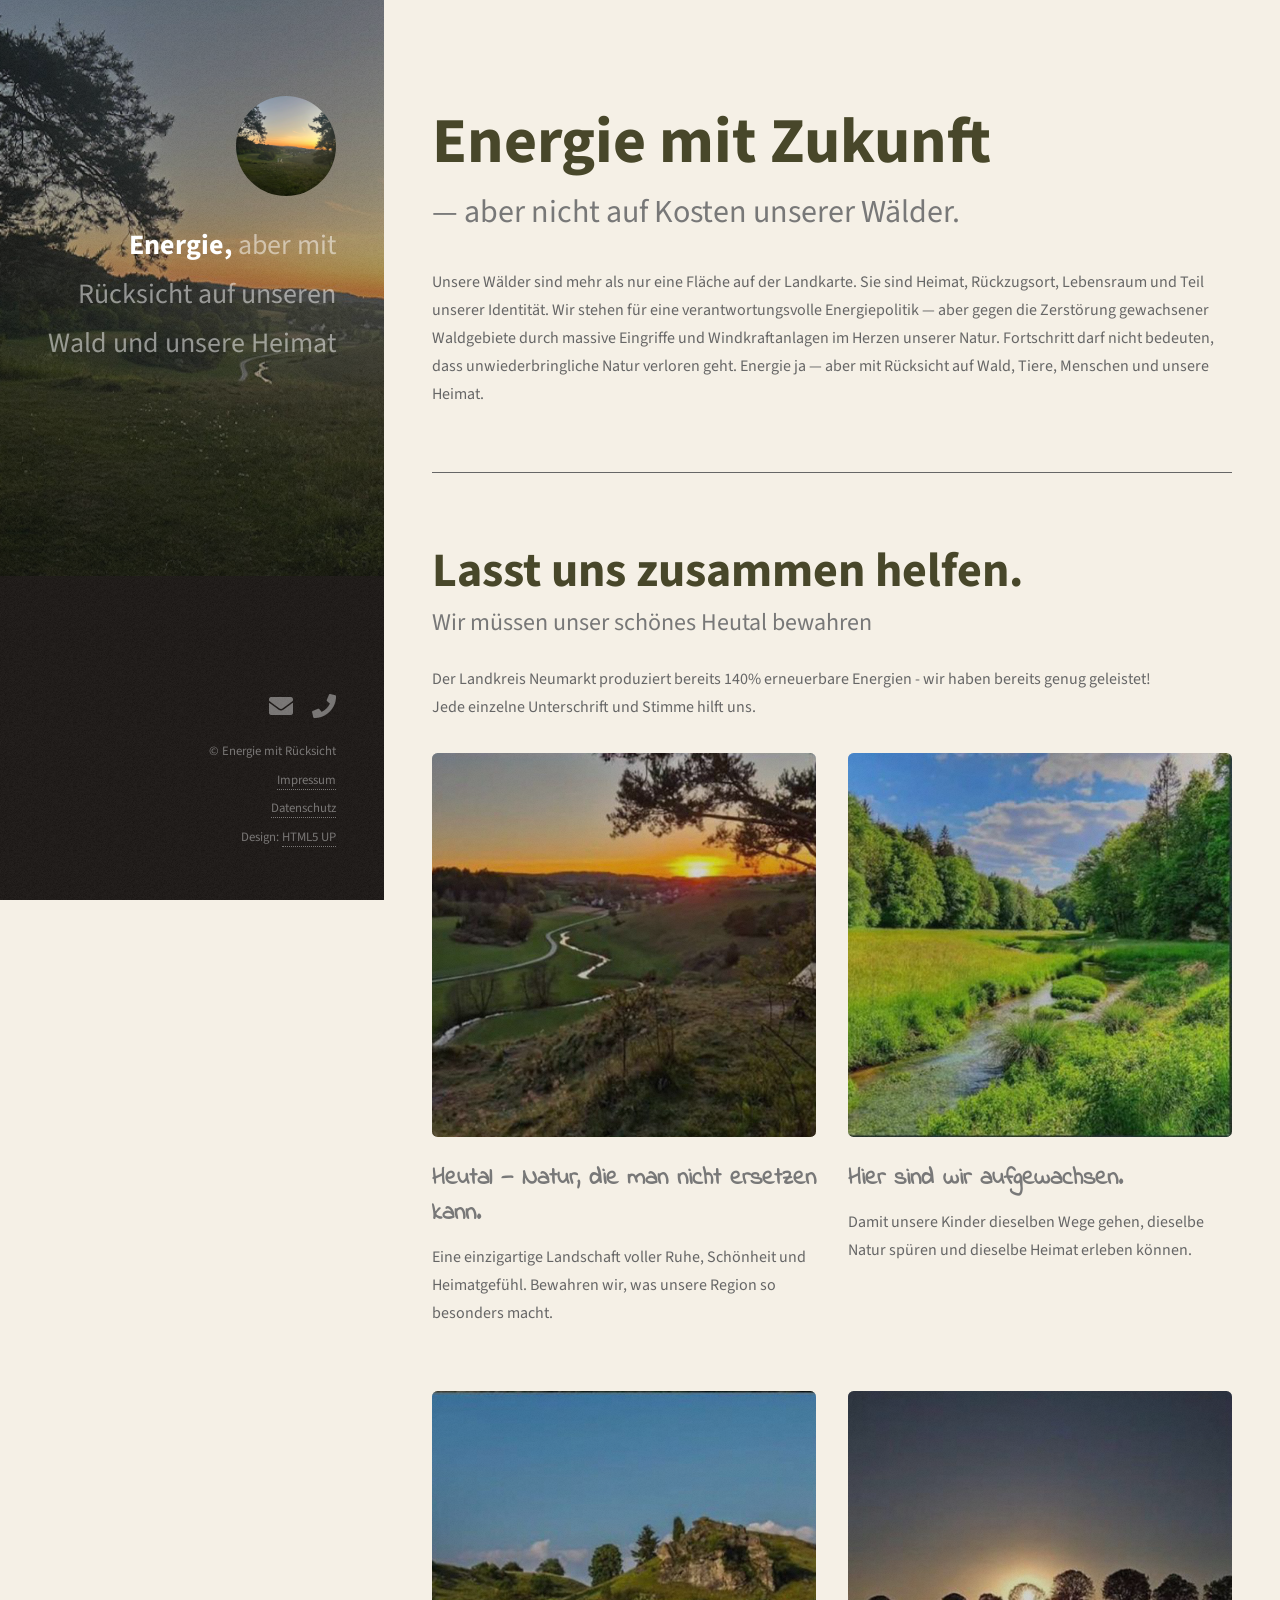
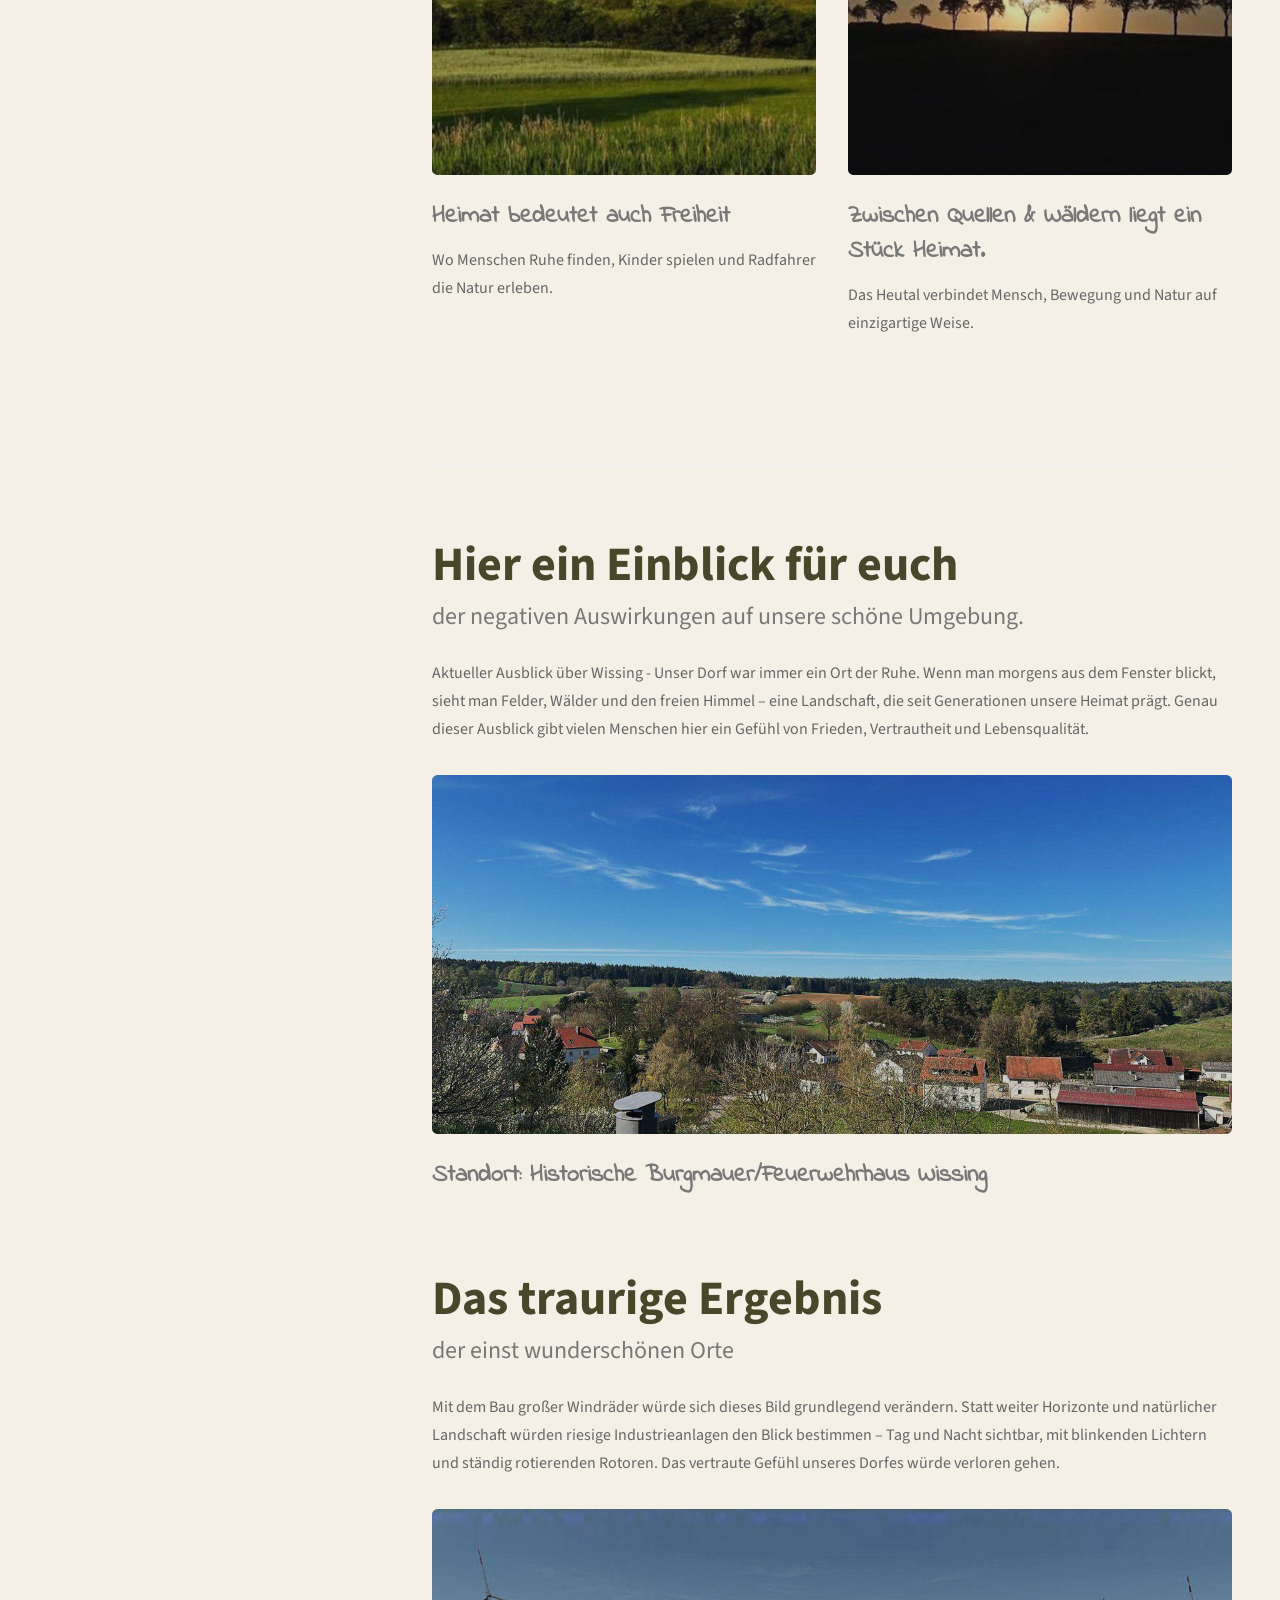
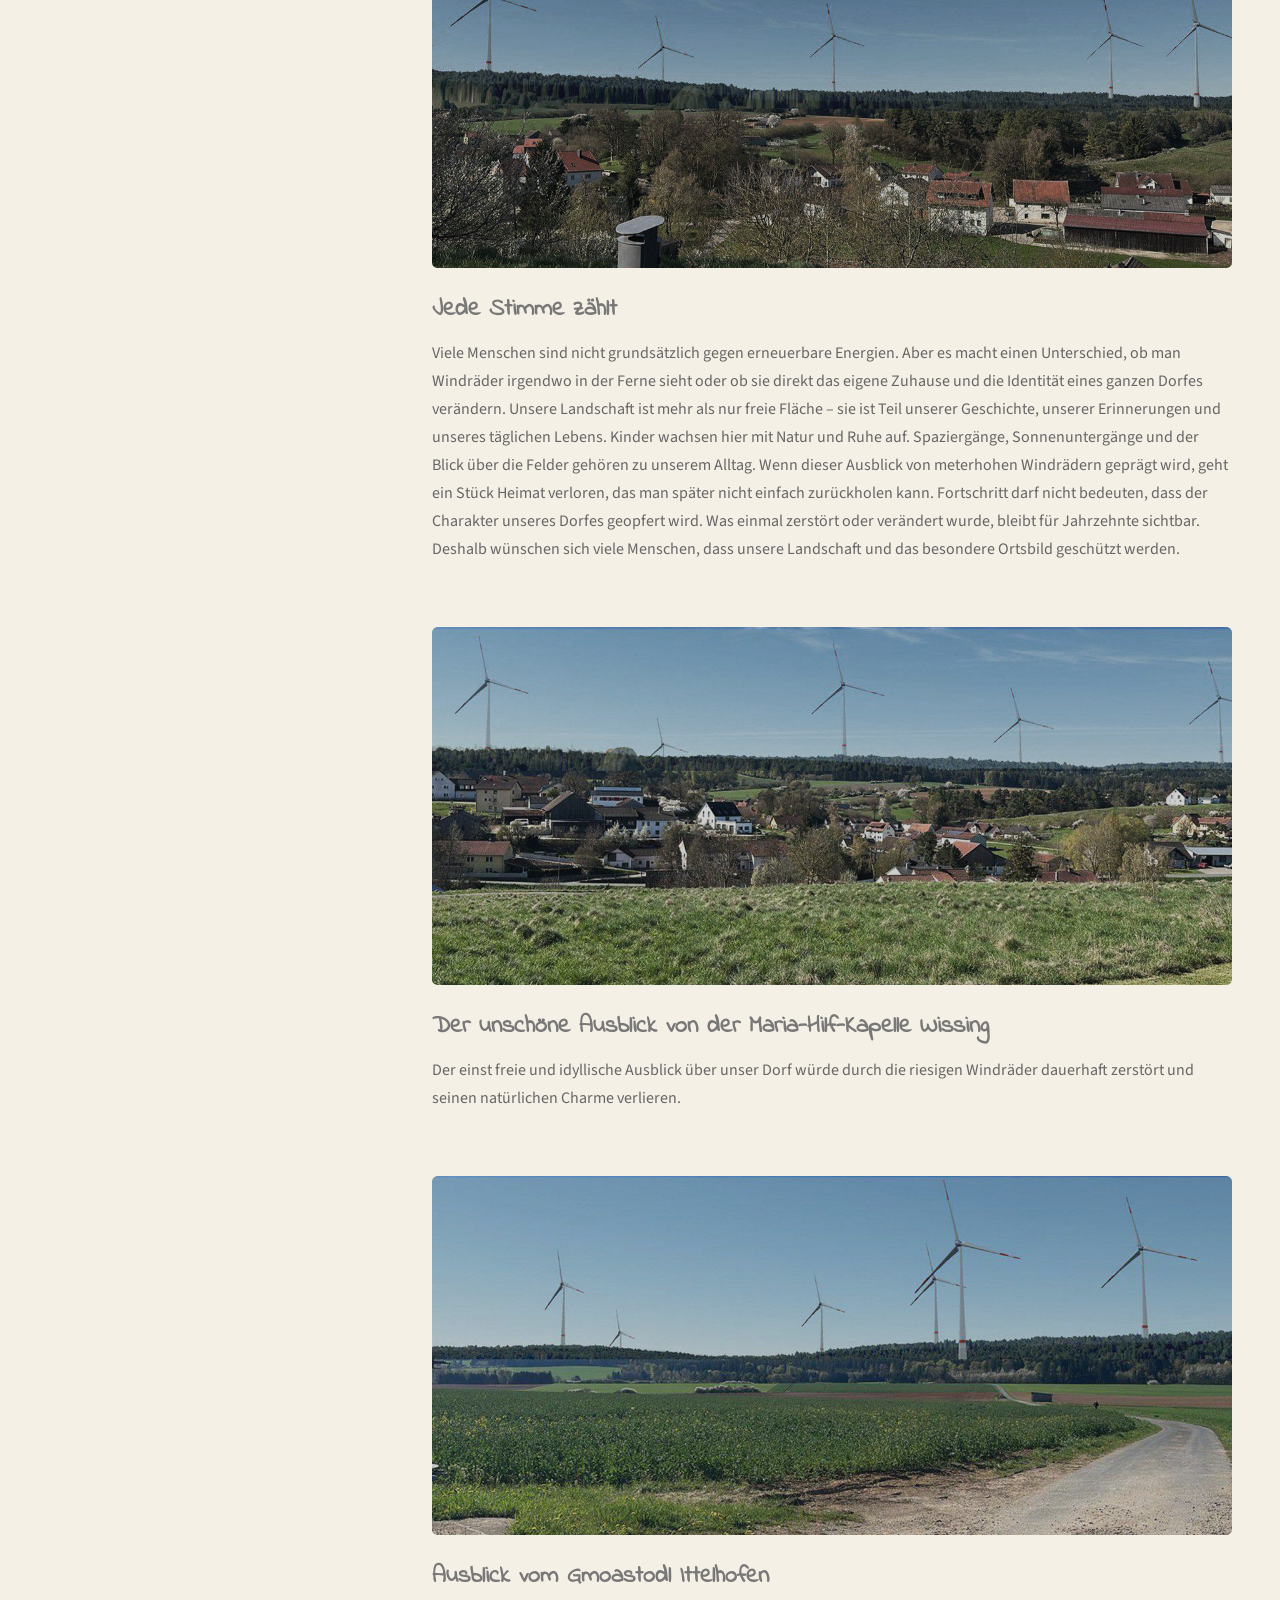
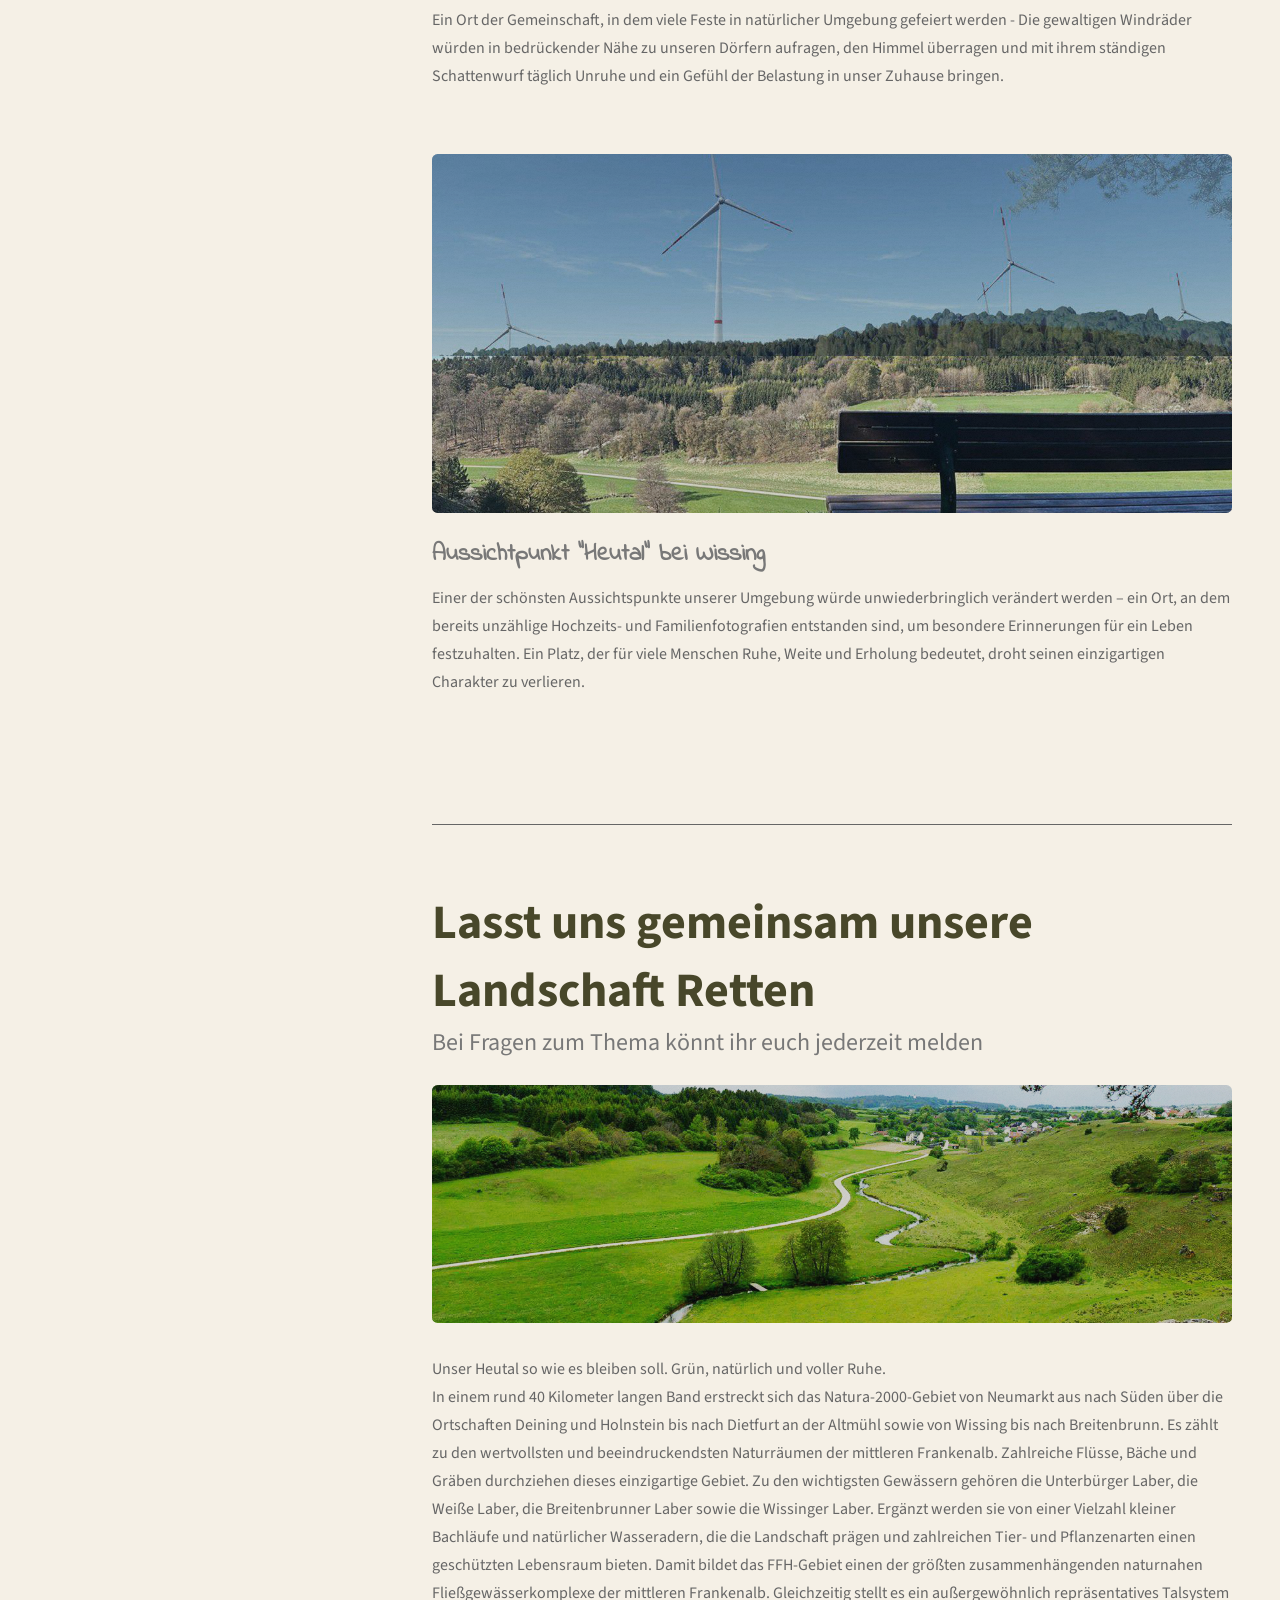
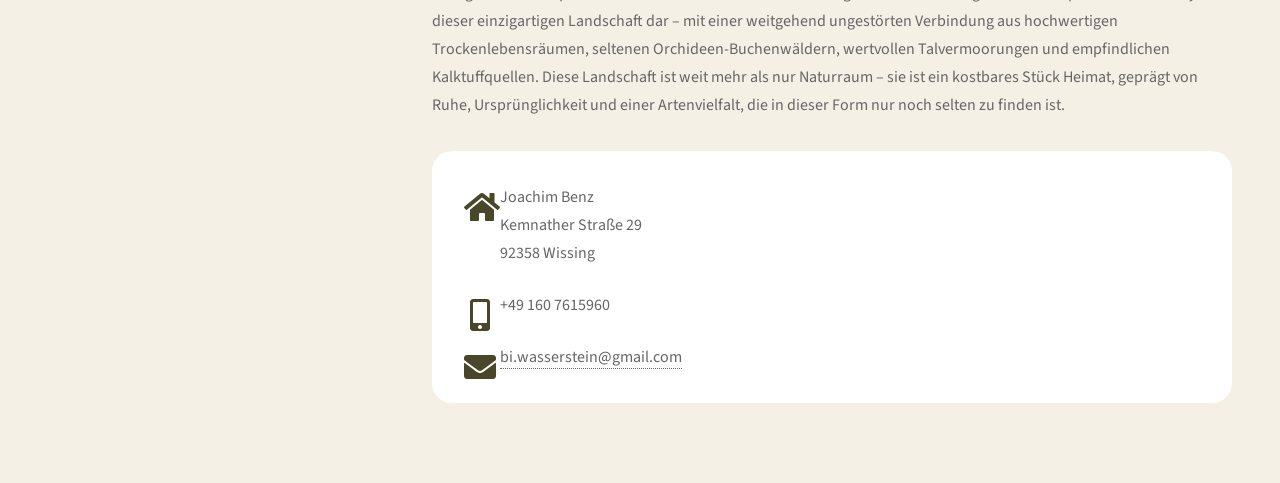
==== commit 0ca688ee: "Update index.html" ====
--- a/index.html
+++ b/index.html
@@ -138,17 +138,17 @@
 								<ul class="labeled-icons fade-in">
 									<li>
 										<h3 class="icon solid fa-home"><span class="label">Address</span></h3>
-										1234 Somewhere Rd.<br />
-										Nashville, TN 00000<br />
-										United States
+										Joachim Benz<br />
+										Kemnather Straße 29<br />
+										92358 Wissing
 									</li>
 									<li>
 										<h3 class="icon solid fa-mobile-alt"><span class="label">Phone</span></h3>
-										000-000-0000
+										+49 160 7615960
 									</li>
 									<li>
 										<h3 class="icon solid fa-envelope"><span class="label">Email</span></h3>
-										<a href="mailto:test@mail.de">test@mail.de</a>
+										<a href="mailto:test@mail.de">bi.wasserstein@gmail.com</a>
 									</li>
 								</ul>
 							</div>
@@ -164,12 +164,12 @@
 				<div class="inner">
 					<ul class="icons">
 						<li>
-							<a href="mailto:test@mail.de" class="icon solid fa-envelope">
+							<a href="bi.wasserstein@gmail.com" class="icon solid fa-envelope">
 								<span class="label">Email</span>
 							</a>
 						</li>
 						<li>
-						  <a href="tel:+49123456789" class="icon solid fa-phone">
+						  <a href="tel:+491607615960" class="icon solid fa-phone">
 							<span class="label">Telefon</span>
 						  </a>
 						</li>
@@ -194,4 +194,4 @@
 			
 
 	</body>
-</html>+</html>
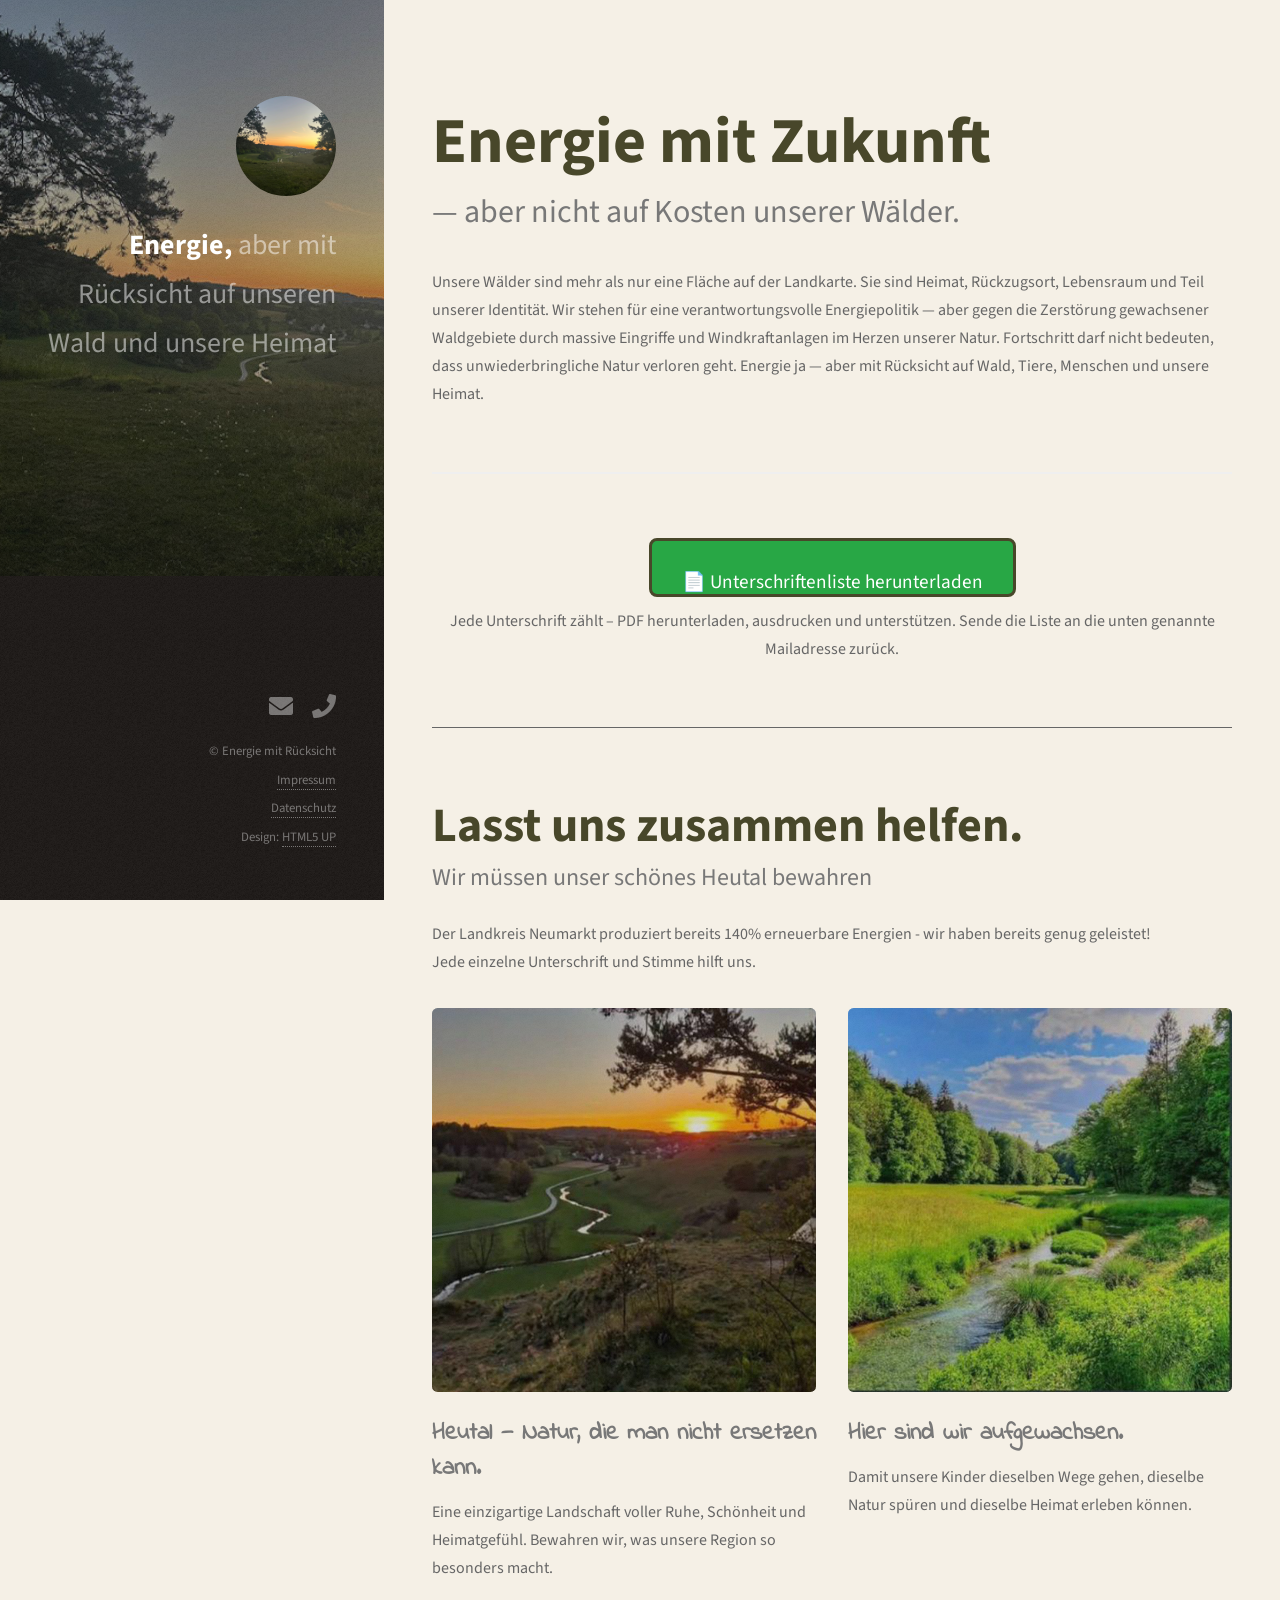
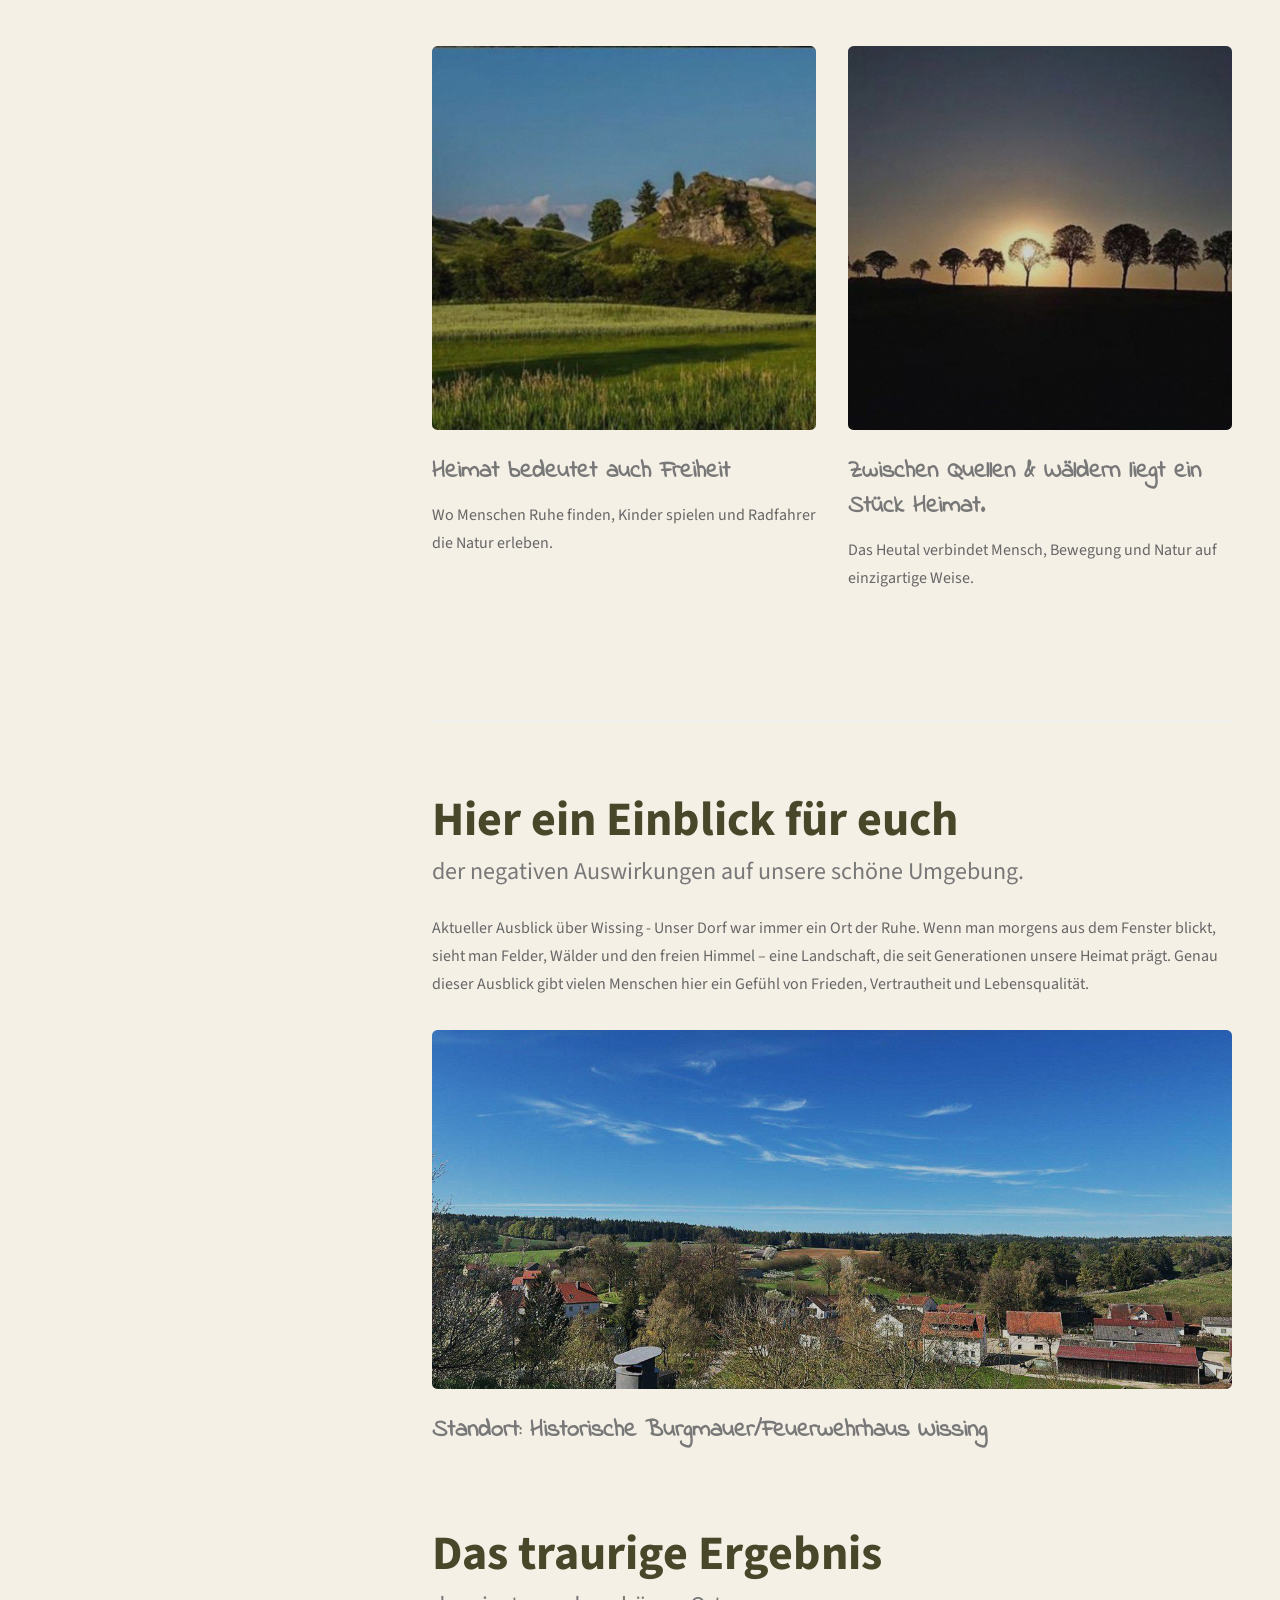
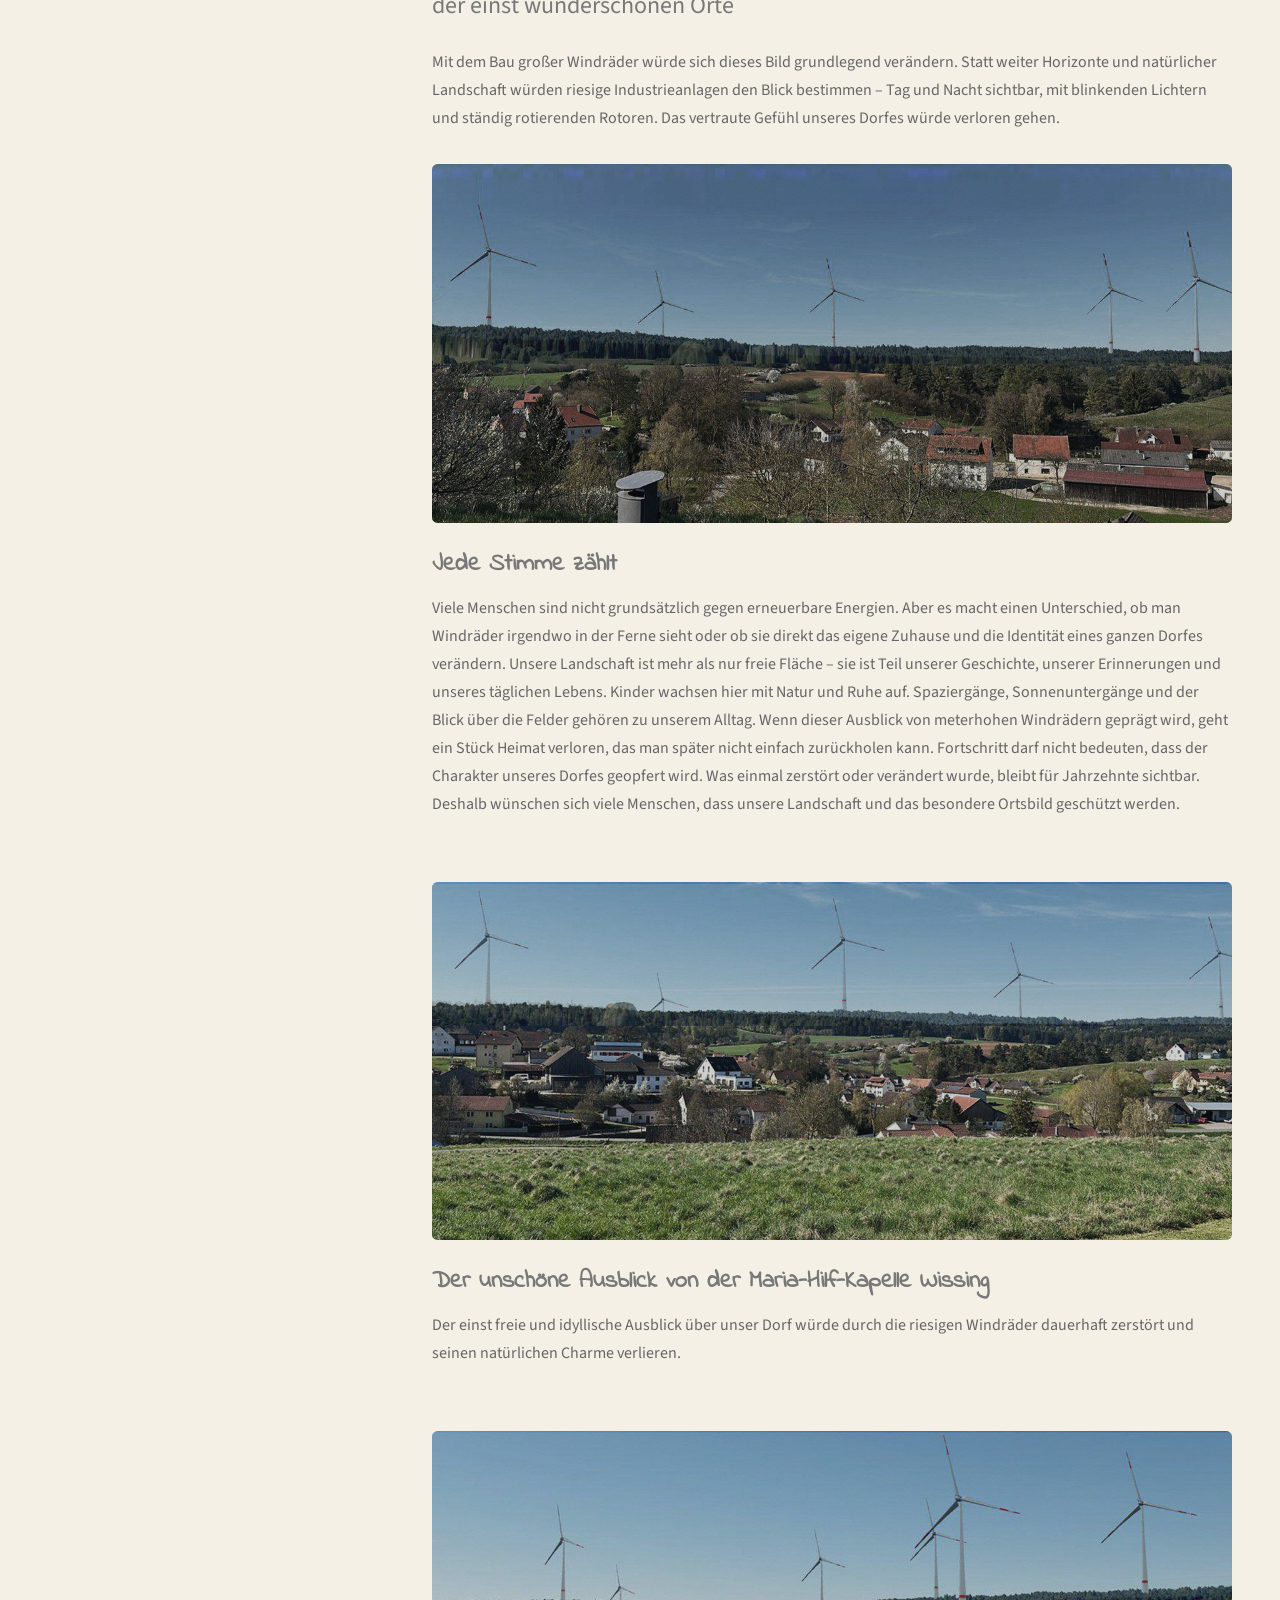
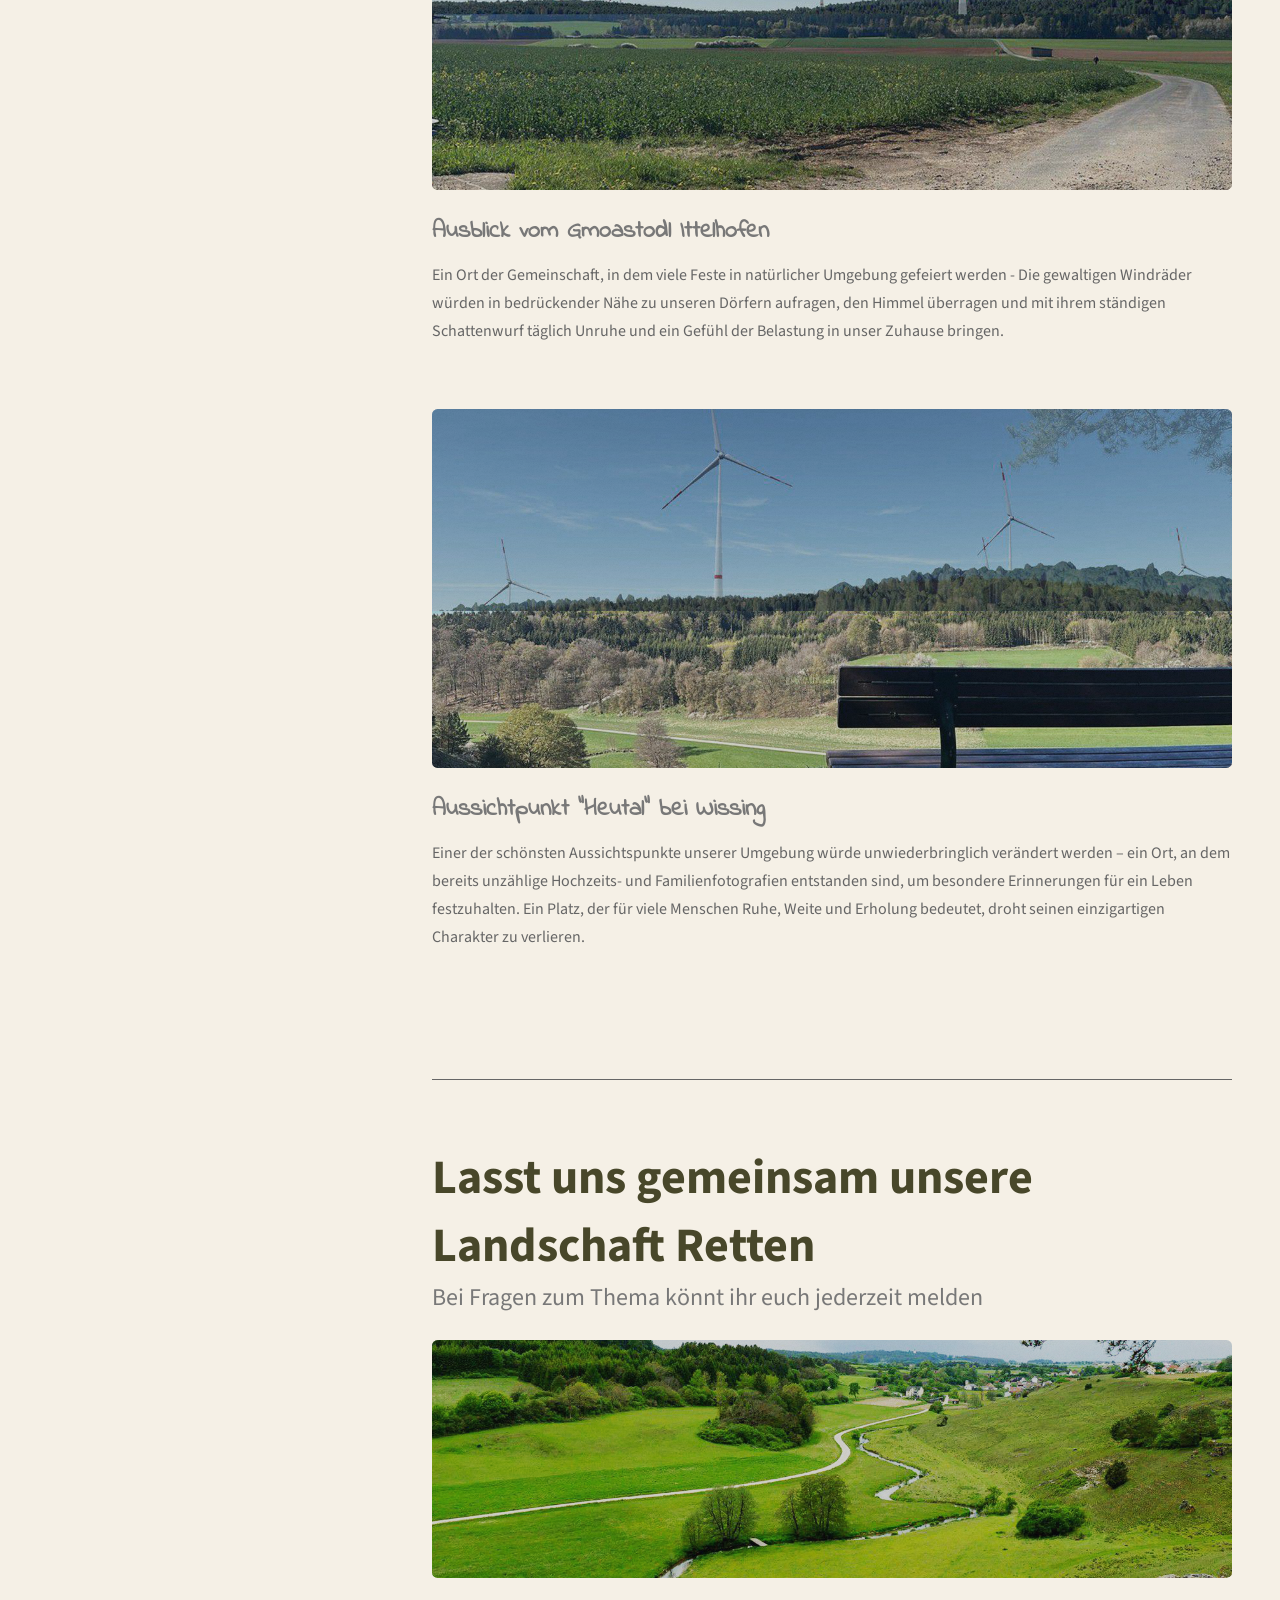
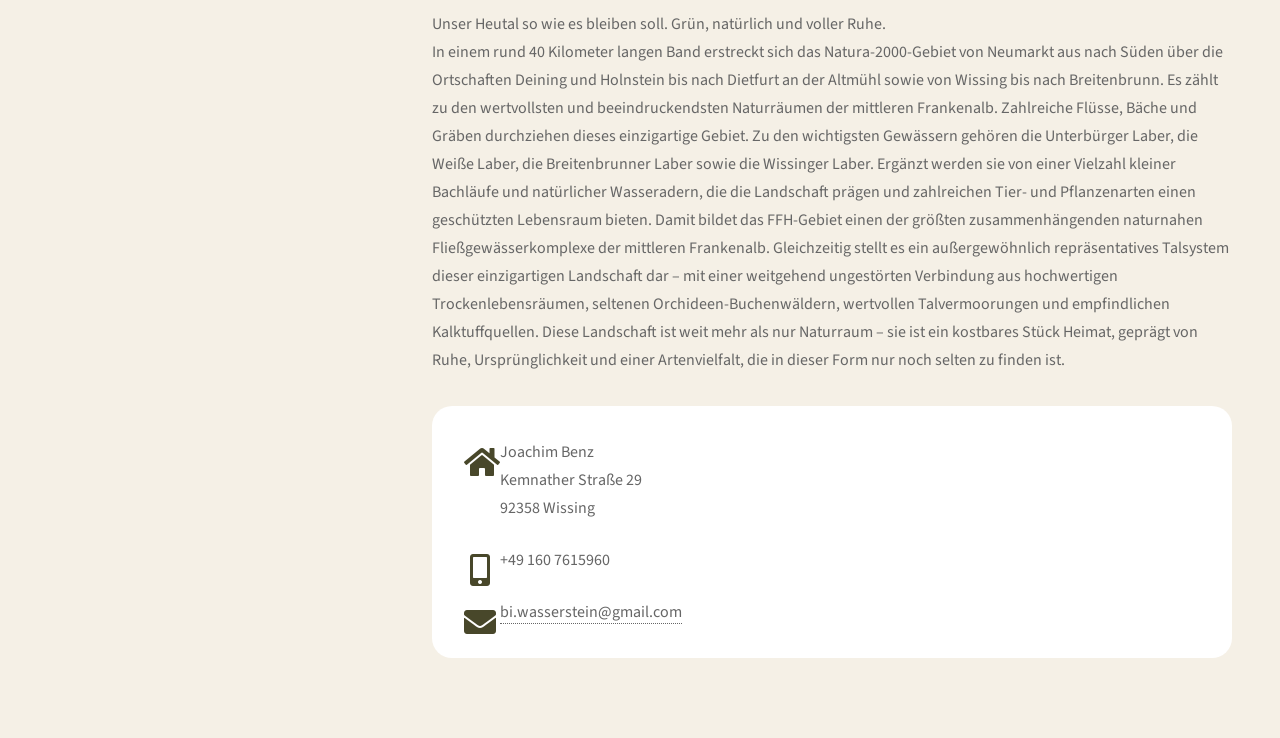
==== commit f352af7e: "Update index.html" ====
--- a/index.html
+++ b/index.html
@@ -49,7 +49,20 @@
 						Energie ja — aber mit Rücksicht auf Wald, Tiere, Menschen und unsere Heimat.</p>
 
 					</section>
-
+				<section id="petition-download" class="fade-in" style="text-align:center; margin-bottom:40px;">
+				    <a href="images/unterschriften.pdf"
+				       download
+				       class="button primary large"
+				       style="background:#28a745; color:white; padding:15px 30px; font-size:1.2em; border-radius:8px; text-decoration:none;">
+				        📄 Unterschriftenliste herunterladen
+				    </a>
+				    <p style="margin-top:10px;">
+				        Jede Unterschrift zählt – PDF herunterladen, ausdrucken und unterstützen.
+						Sende die Liste an die unten genannte Mailadresse zurück.
+						
+				    </p>
+				</section>
+								
 				<!-- Two -->
 					<section id="two" class="fade-in">
 						<h2><strong>Lasst uns zusammen helfen.</strong>Wir müssen unser schönes Heutal bewahren</h2>
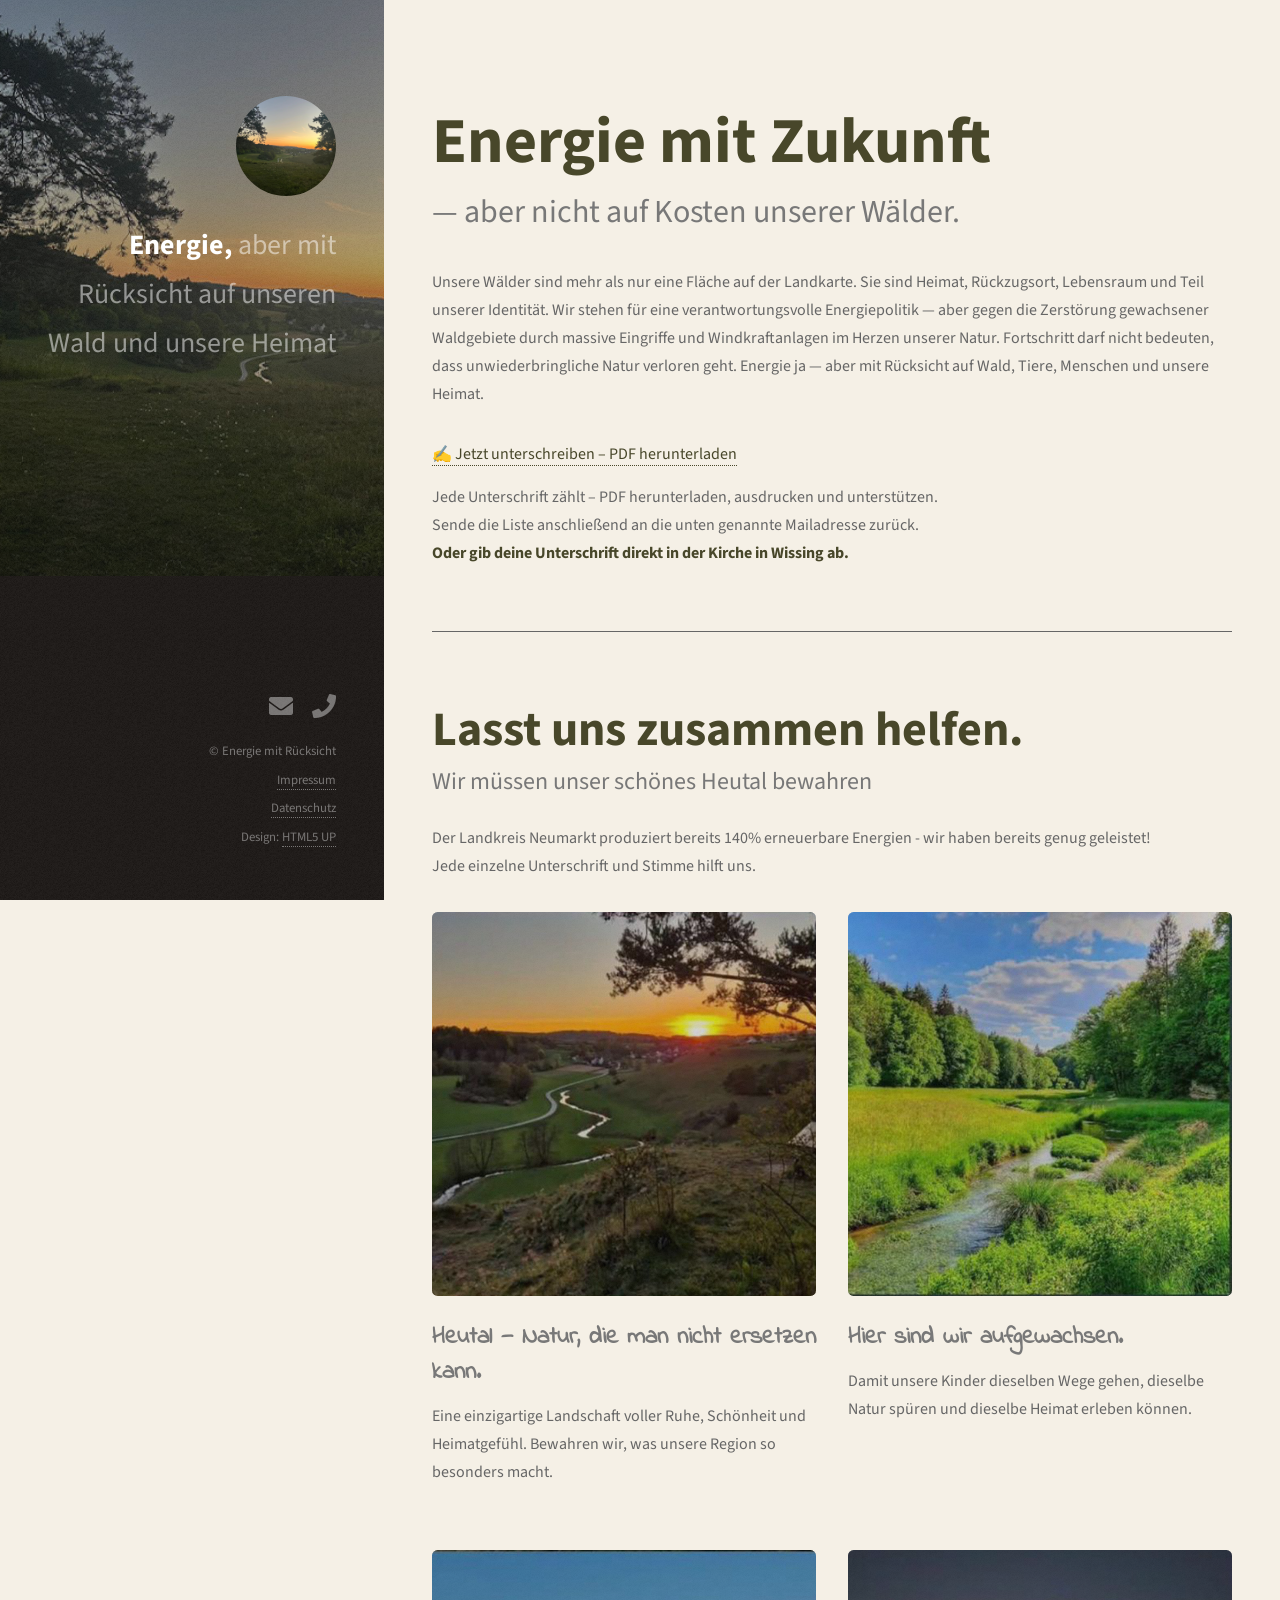
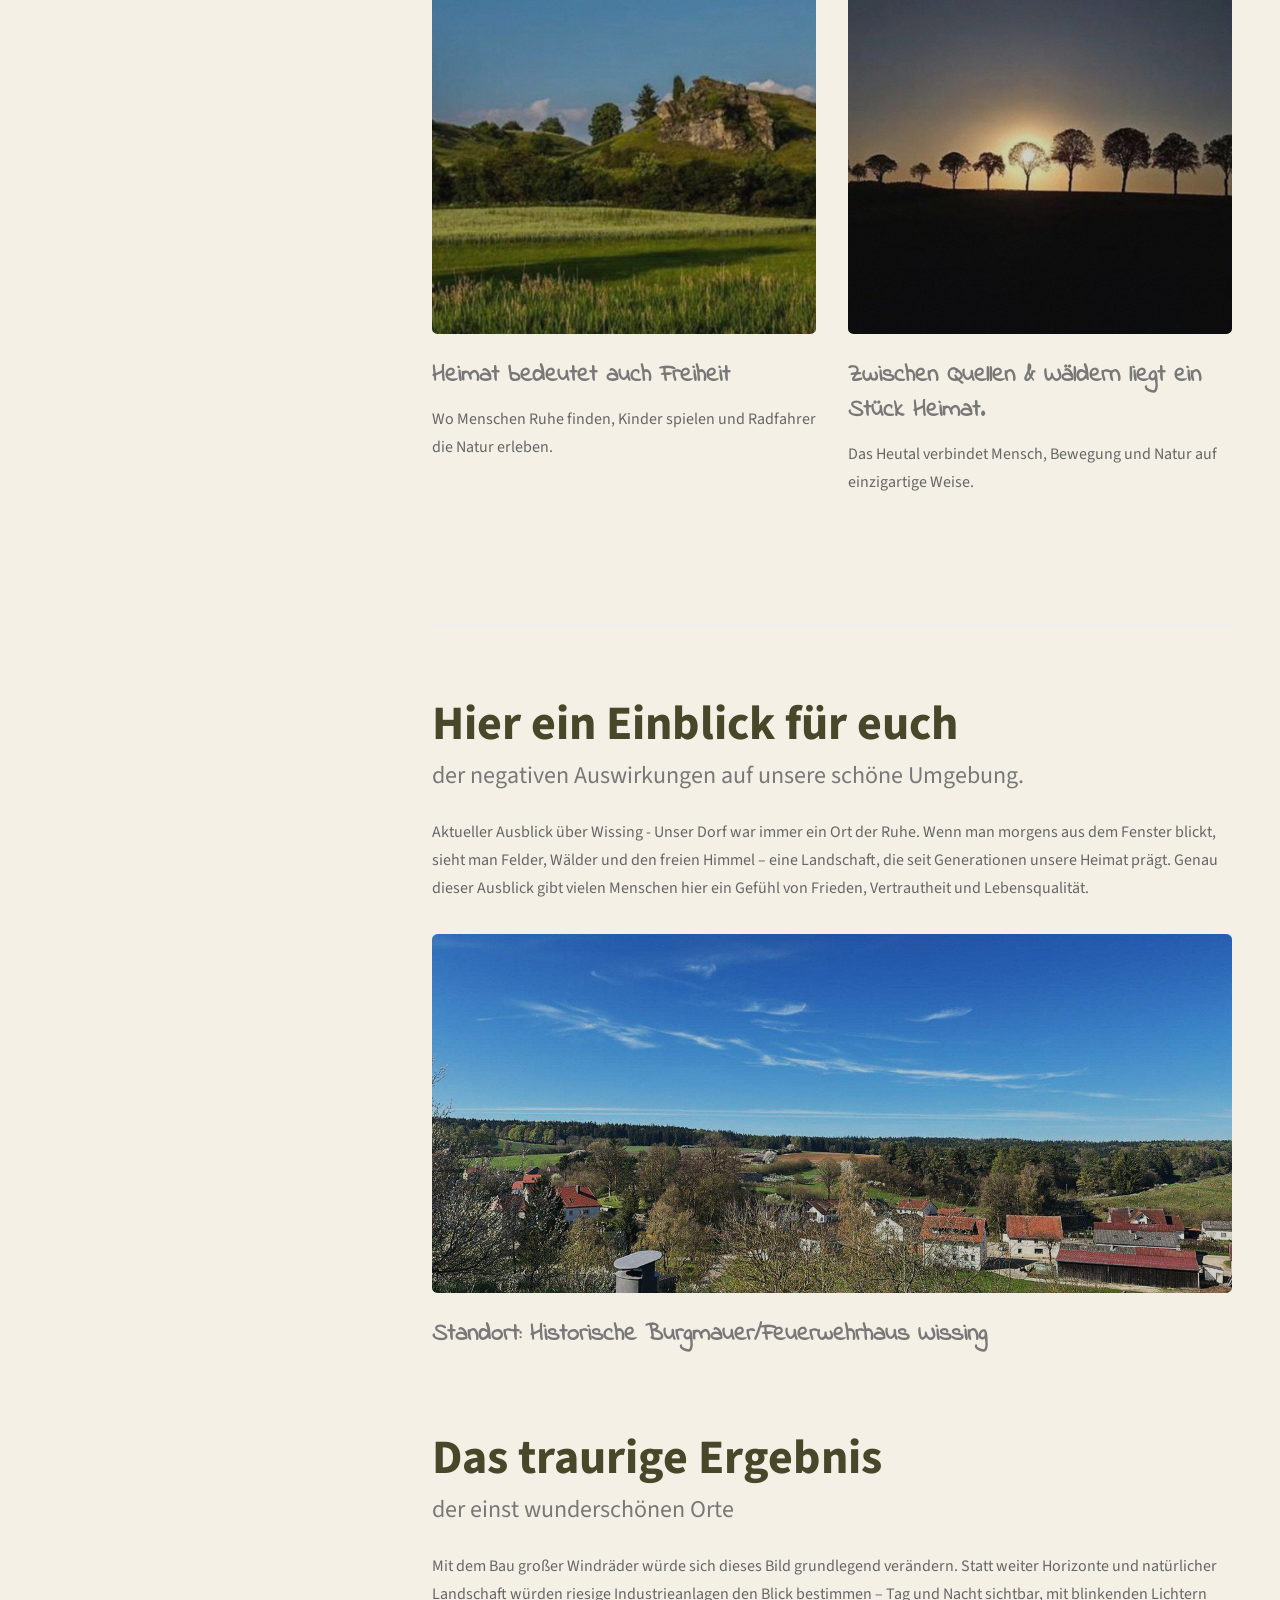
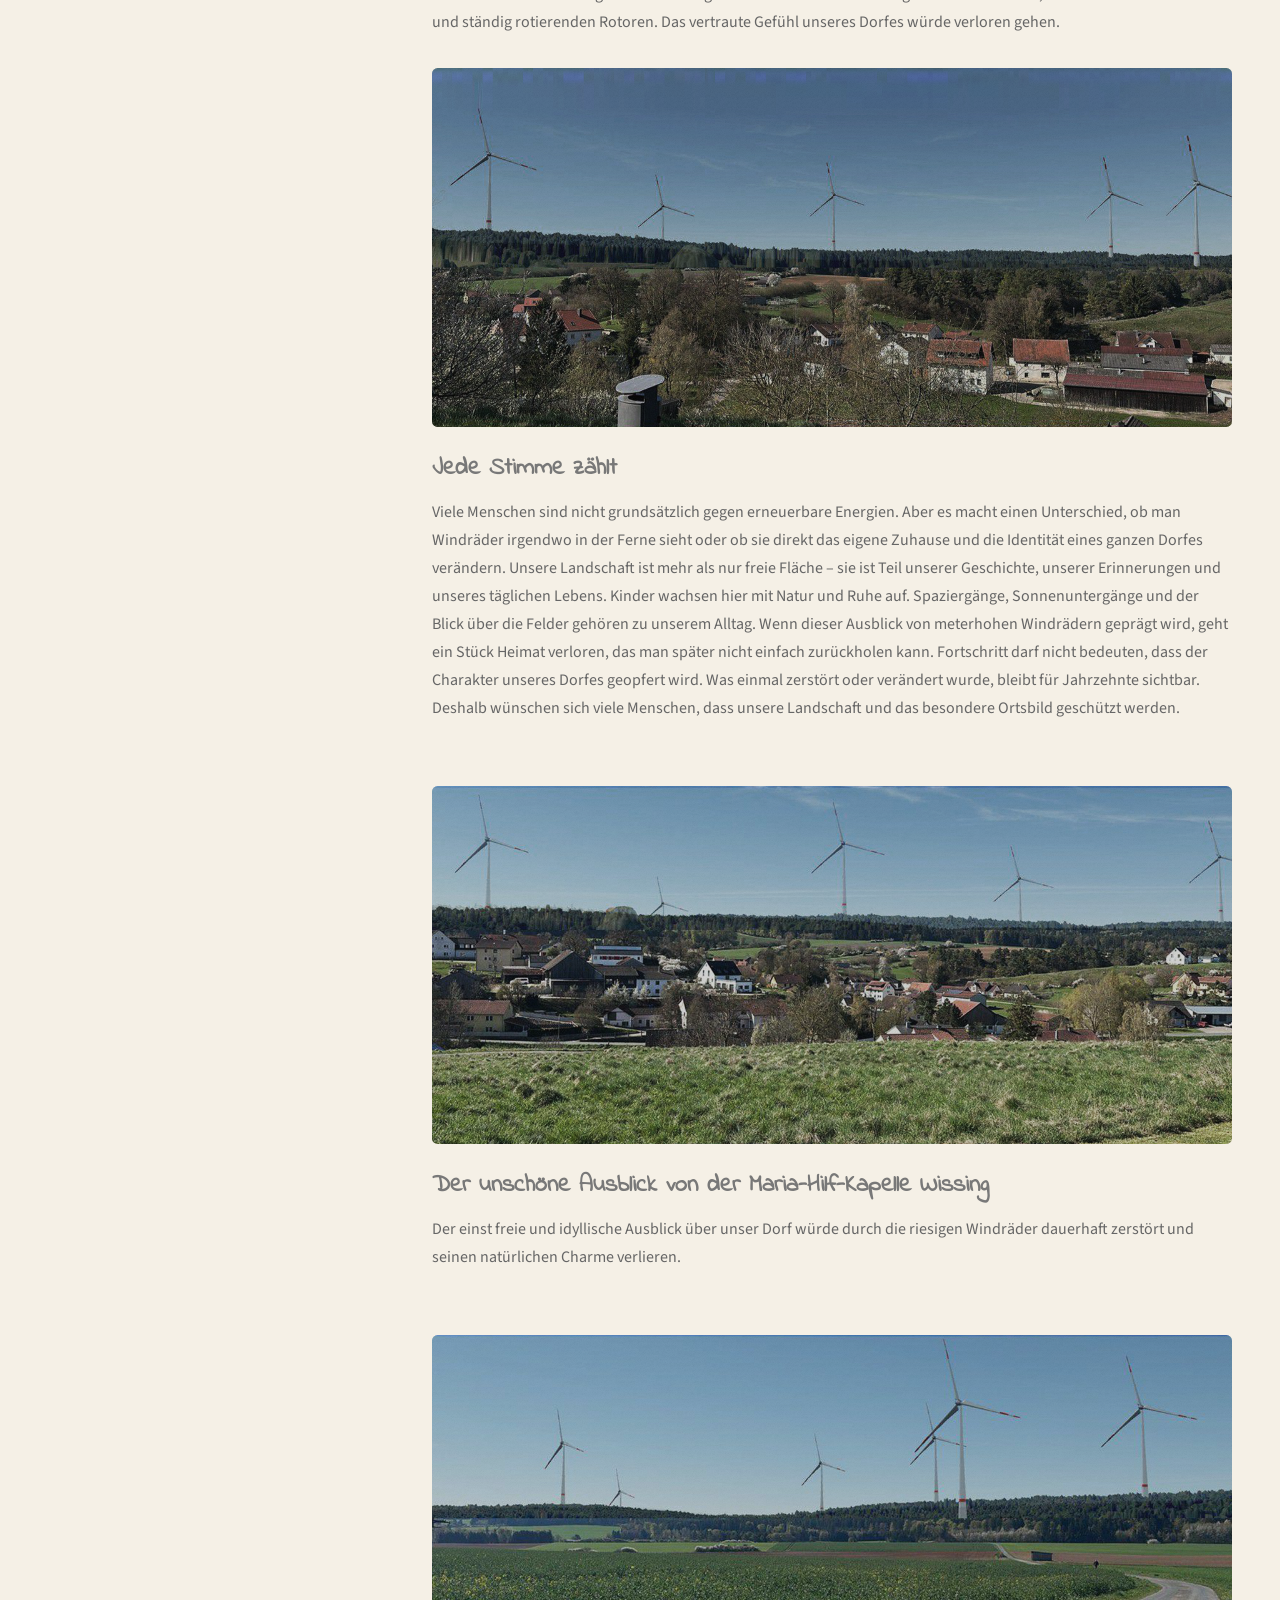
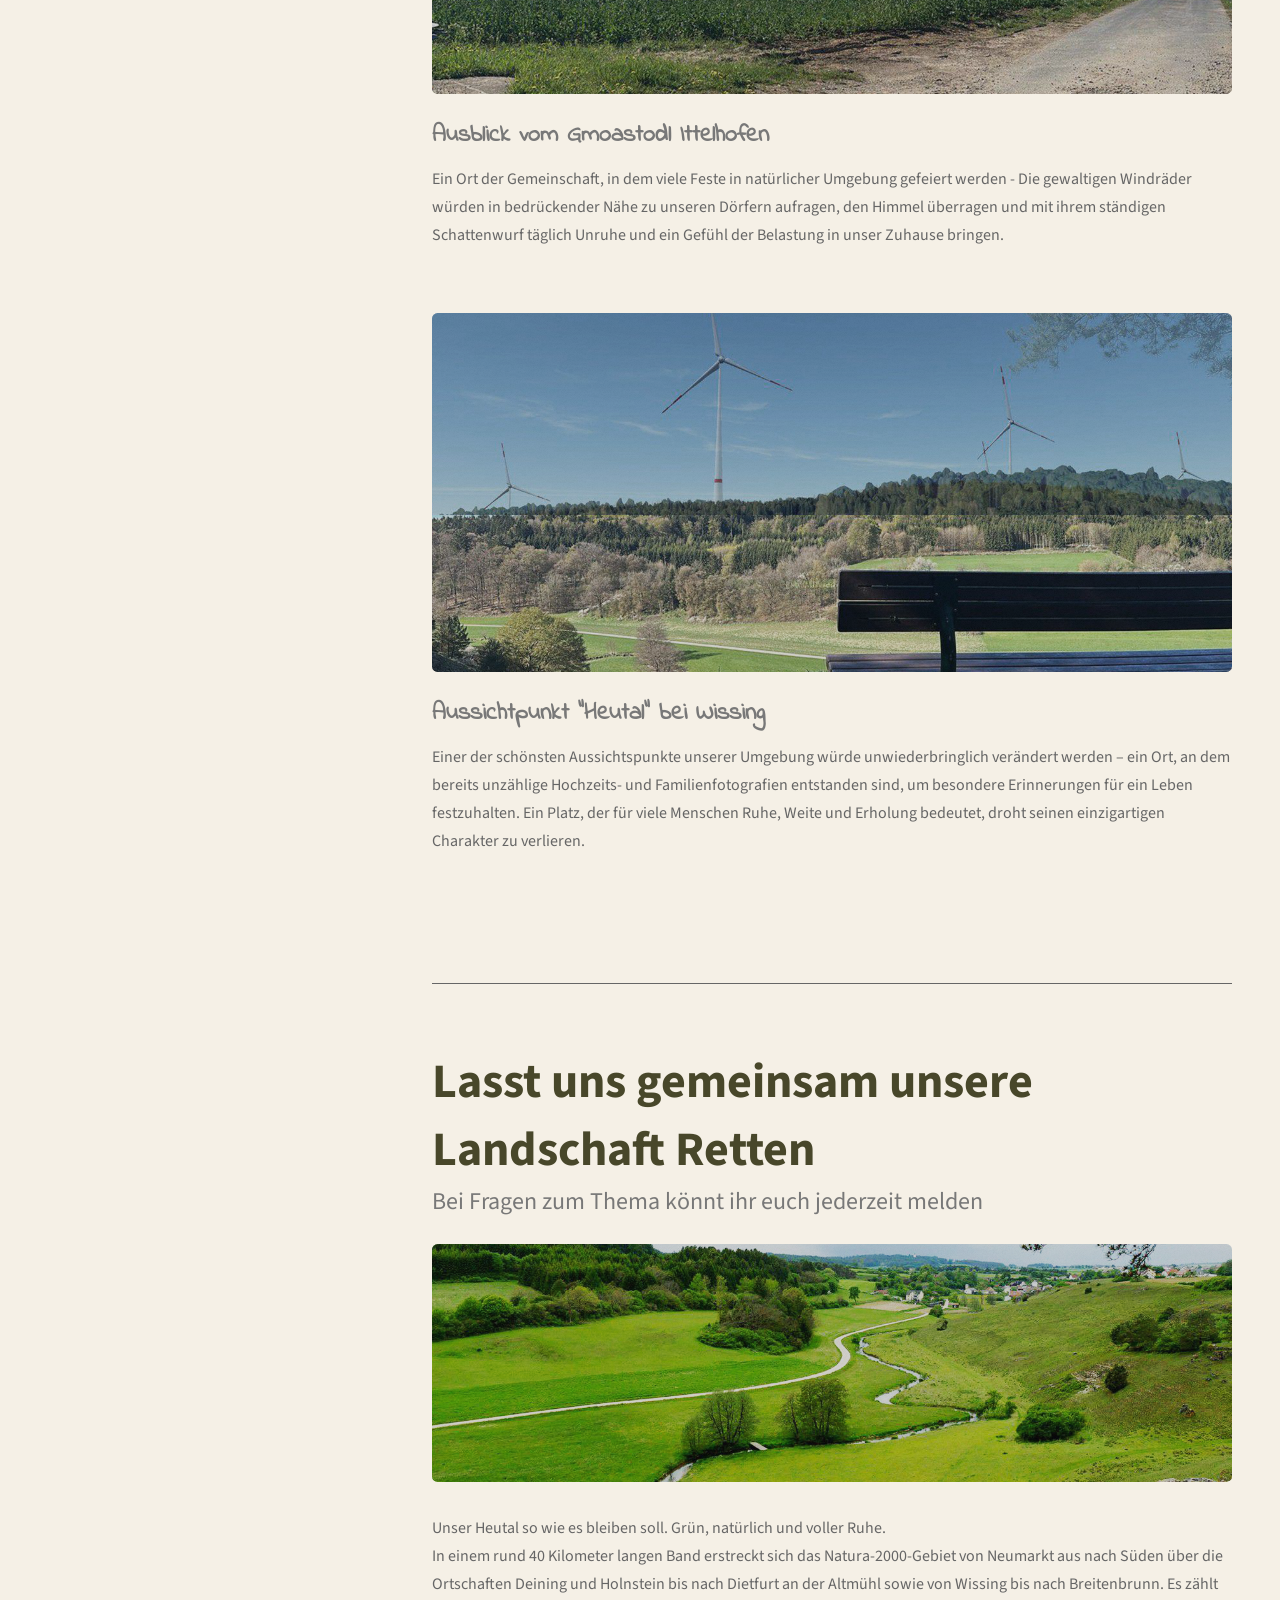
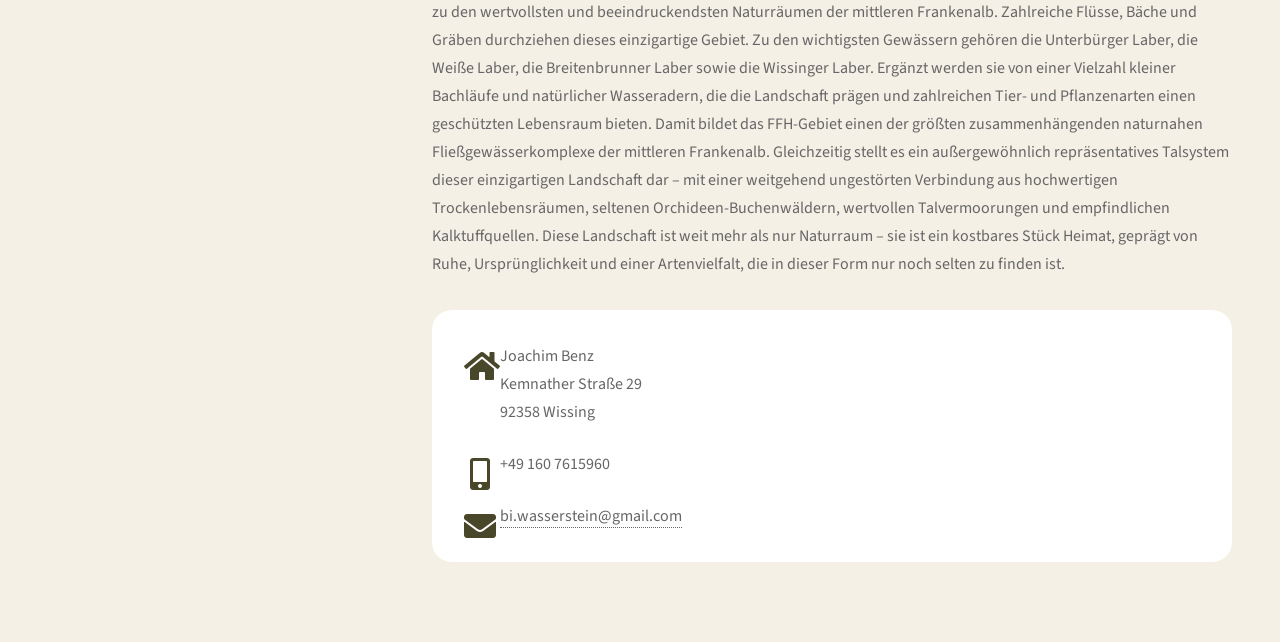
==== commit 82c35f18: "Update index.html" ====
--- a/index.html
+++ b/index.html
@@ -35,33 +35,38 @@
 			<div id="main">
 
 				<!-- One -->
-					<section id="one" class="fade-in">
-						<header class="major">
-							<h2><strong>Energie mit Zukunft</strong></h2>
-							<h3>— aber nicht auf Kosten unserer Wälder.</h3>
-						</header>
-						<p>Unsere Wälder sind mehr als nur eine Fläche auf der Landkarte.
-						Sie sind Heimat, Rückzugsort, Lebensraum und Teil unserer Identität.
-
-						Wir stehen für eine verantwortungsvolle Energiepolitik — aber gegen die Zerstörung gewachsener Waldgebiete durch massive Eingriffe und Windkraftanlagen im Herzen unserer Natur.
-
-						Fortschritt darf nicht bedeuten, dass unwiederbringliche Natur verloren geht.
-						Energie ja — aber mit Rücksicht auf Wald, Tiere, Menschen und unsere Heimat.</p>
-
-					</section>
-				<section id="petition-download" class="fade-in" style="text-align:center; margin-bottom:40px;">
-				    <a href="images/unterschriften.pdf"
-				       download
-				       class="button primary large"
-				       style="background:#28a745; color:white; padding:15px 30px; font-size:1.2em; border-radius:8px; text-decoration:none;">
-				        📄 Unterschriftenliste herunterladen
-				    </a>
-				    <p style="margin-top:10px;">
-				        Jede Unterschrift zählt – PDF herunterladen, ausdrucken und unterstützen.
-						Sende die Liste an die unten genannte Mailadresse zurück.
-						
-				    </p>
+				<section id="one" class="fade-in">
+					<header class="major">
+						<h2><strong>Energie mit Zukunft</strong></h2>
+						<h3>— aber nicht auf Kosten unserer Wälder.</h3>
+					</header>
+					<p>Unsere Wälder sind mehr als nur eine Fläche auf der Landkarte.
+					Sie sind Heimat, Rückzugsort, Lebensraum und Teil unserer Identität.
+
+					Wir stehen für eine verantwortungsvolle Energiepolitik — aber gegen die Zerstörung gewachsener Waldgebiete durch massive Eingriffe und Windkraftanlagen im Herzen unserer Natur.
+
+					Fortschritt darf nicht bedeuten, dass unwiederbringliche Natur verloren geht.
+					Energie ja — aber mit Rücksicht auf Wald, Tiere, Menschen und unsere Heimat.</p>
+					
+					<div id="petition-download" class="fade-in">
+
+						<a href="images/unterschriften.pdf"
+						   class="petition-button"
+						   target="_blank">
+							✍️ Jetzt unterschreiben – PDF herunterladen
+						</a>
+
+						<p style="margin-top:15px;">
+							Jede Unterschrift zählt – PDF herunterladen, ausdrucken und unterstützen.<br />					
+							Sende die Liste anschließend an die unten genannte Mailadresse zurück.<br />	
+							<b> Oder gib deine Unterschrift direkt in der Kirche in Wissing ab. </b>
+						</p>
+
+					</div>
+
 				</section>
+				
+
 								
 				<!-- Two -->
 					<section id="two" class="fade-in">
